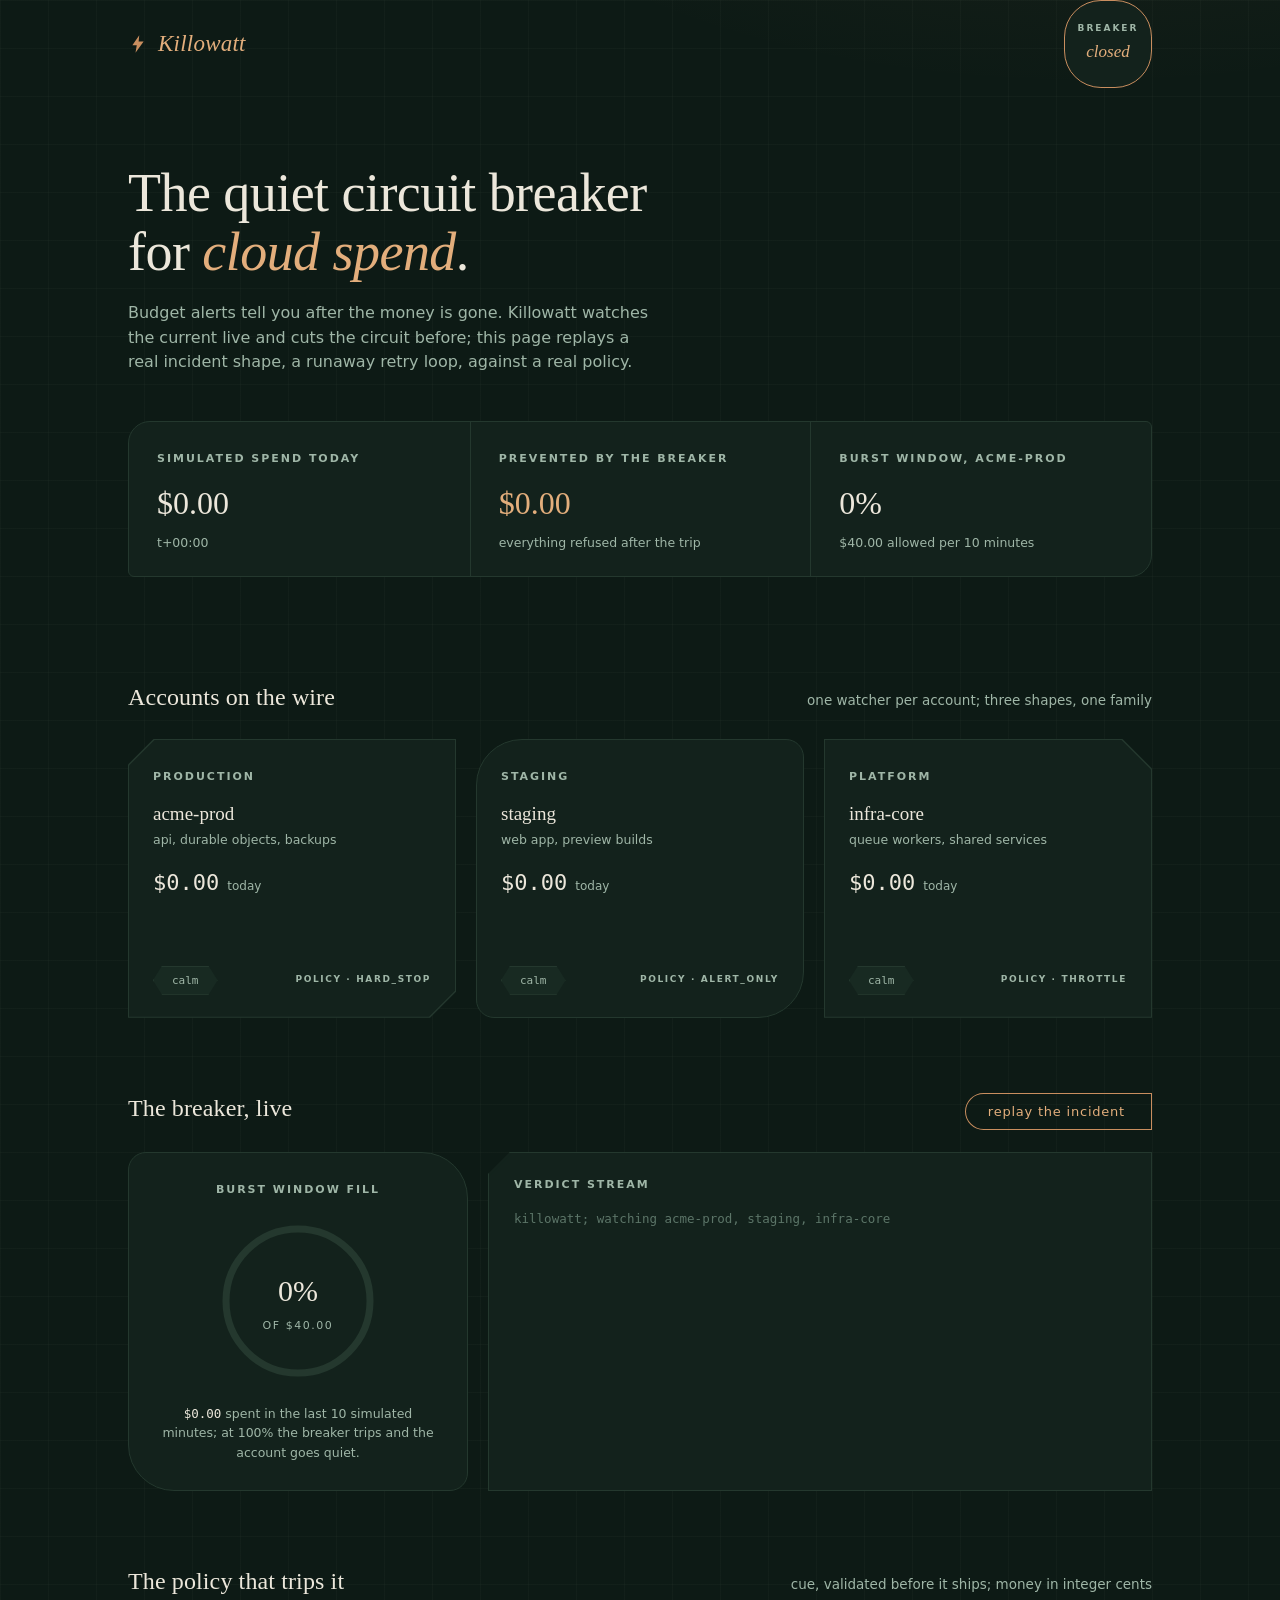
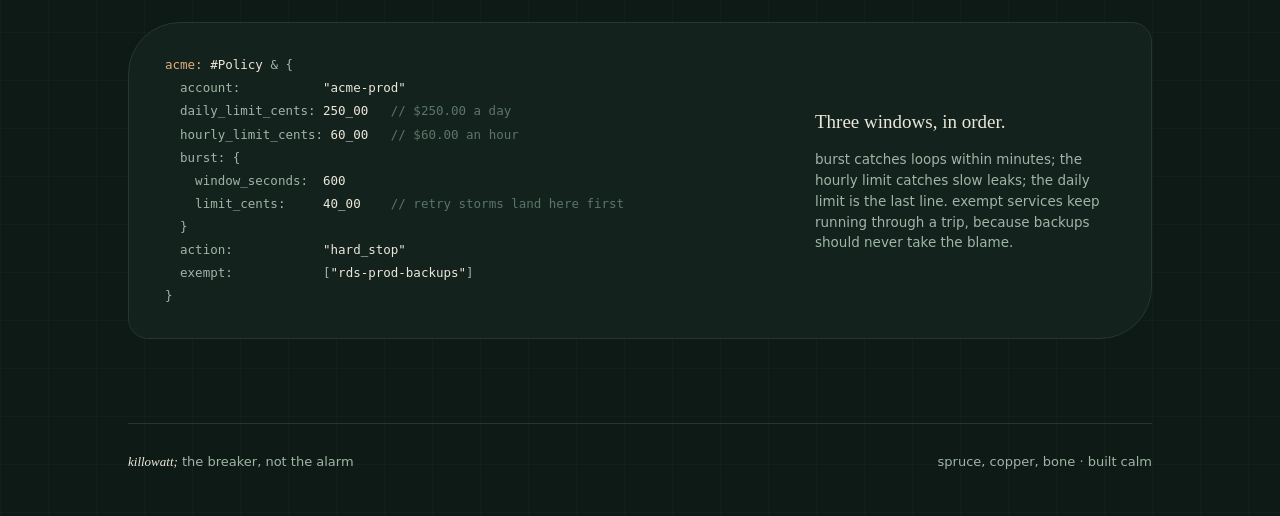
==== web/public/index.html @ 4b0f6abb "bring the dashboard onto main the breaker needed a face. this is it; calm on the outside, and the on" ====
<!doctype html>
<html lang="en">
<head>
<meta charset="utf-8">
<meta name="viewport" content="width=device-width, initial-scale=1">
<title>Killowatt · the hard stop for cloud spend</title>
<link rel="icon" href="data:image/svg+xml,%3Csvg xmlns='http://www.w3.org/2000/svg' viewBox='0 0 32 32'%3E%3Cpath d='M18 2 L7 18 h7 l-2 12 L25 12 h-8 z' fill='%23C98E5F'/%3E%3C/svg%3E">
<style>
  :root {
    --spruce: #0D1A15;
    --panel: #13221C;
    --panel-raised: #182A22;
    --hairline: #24382E;
    --bone: #ECE7DB;
    --moss: #9FB6A7;
    --copper: #C98E5F;
    --copper-bright: #E3AE7C;
    --ember: #E2794F;

    --serif: "Iowan Old Style", "Palatino Linotype", Palatino, "Book Antiqua", "URW Palladio L", Georgia, serif;
    --sans: "Avenir Next", Avenir, "Segoe UI", system-ui, -apple-system, sans-serif;
    --mono: ui-monospace, "SF Mono", "Cascadia Code", Menlo, Consolas, "DejaVu Sans Mono", monospace;
  }

  * { margin: 0; padding: 0; box-sizing: border-box; }

  html { color-scheme: dark; }

  body {
    background: var(--spruce);
    color: var(--bone);
    font-family: var(--sans);
    font-size: 15px;
    line-height: 1.55;
    min-height: 100vh;
    background-image:
      radial-gradient(1100px 500px at 85% -10%, rgba(201, 142, 95, 0.07), transparent 60%),
      linear-gradient(rgba(159, 182, 167, 0.035) 1px, transparent 1px),
      linear-gradient(90deg, rgba(159, 182, 167, 0.035) 1px, transparent 1px);
    background-size: auto, 48px 48px, 48px 48px;
  }

  ::selection { background: rgba(201, 142, 95, 0.35); }

  .wrap { max-width: 1080px; margin: 0 auto; padding: 0 28px; }

  .lbl {
    font-family: var(--sans);
    font-size: 11px;
    font-weight: 600;
    letter-spacing: 0.18em;
    text-transform: uppercase;
    color: var(--moss);
  }

  .num { font-family: var(--mono); font-variant-numeric: tabular-nums; }

  /* entrance; short, eased, and only once */
  @keyframes rise {
    from { opacity: 0; transform: translateY(10px); }
    to { opacity: 1; transform: translateY(0); }
  }
  .rise { animation: rise 0.5s ease-out both; }
  .d1 { animation-delay: 0.05s; } .d2 { animation-delay: 0.12s; }
  .d3 { animation-delay: 0.2s; } .d4 { animation-delay: 0.28s; }
  .d5 { animation-delay: 0.36s; }

  /* ─ header ─ */
  header { padding: 34px 0 0; }
  .bar { display: flex; align-items: center; justify-content: space-between; }

  .wordmark {
    font-family: var(--serif);
    font-size: 23px;
    letter-spacing: 0.01em;
    display: flex;
    align-items: center;
    gap: 10px;
  }
  .wordmark svg { display: block; }
  .wordmark em { font-style: italic; color: var(--copper-bright); }

  /* the seal; the one shape with no corners */
  .seal {
    width: 88px; height: 88px;
    border-radius: 42%;
    border: 1px solid var(--copper);
    background: var(--panel);
    display: flex; flex-direction: column;
    align-items: center; justify-content: center;
    gap: 3px;
    transition: border-color 0.3s ease, box-shadow 0.3s ease;
  }
  .seal .lbl { font-size: 9px; letter-spacing: 0.22em; }
  .seal .state {
    font-family: var(--serif);
    font-style: italic;
    font-size: 17px;
    color: var(--copper-bright);
  }
  body.tripped .seal {
    border-color: var(--ember);
    animation: sealPulse 2.6s ease-in-out infinite;
  }
  body.tripped .seal .state { color: var(--ember); }
  @keyframes sealPulse {
    0%, 100% { box-shadow: 0 0 0 0 rgba(226, 121, 79, 0); }
    50% { box-shadow: 0 0 24px 2px rgba(226, 121, 79, 0.28); }
  }

  /* ─ hero ─ */
  .hero { padding: 76px 0 30px; }
  h1 {
    font-family: var(--serif);
    font-weight: 400;
    font-size: clamp(34px, 5vw, 54px);
    line-height: 1.1;
    letter-spacing: -0.01em;
    max-width: 20ch;
  }
  h1 em { font-style: italic; color: var(--copper-bright); }
  .hero p {
    margin-top: 18px;
    color: var(--moss);
    font-size: 16px;
    max-width: 52ch;
  }

  /* the stat band; one surface with hairline joints, not three boxes */
  .statband {
    margin-top: 46px;
    display: grid;
    grid-template-columns: 1fr 1fr 1fr;
    background: var(--panel);
    border: 1px solid var(--hairline);
    border-radius: 22px 6px 22px 6px;
    overflow: hidden;
  }
  .stat { padding: 24px 28px; }
  .stat + .stat { border-left: 1px solid var(--hairline); }
  .stat .value {
    margin-top: 10px;
    font-family: var(--serif);
    font-size: 32px;
    color: var(--bone);
  }
  .stat .value.copper { color: var(--copper-bright); }
  .stat .hint { margin-top: 4px; font-size: 12.5px; color: var(--moss); }

  /* ─ trip banner; hidden until something trips ─ */
  .banner {
    display: none;
    margin-top: 26px;
    padding: 16px 26px;
    background: rgba(226, 121, 79, 0.08);
    border: 1px solid rgba(226, 121, 79, 0.55);
    clip-path: polygon(18px 0, 100% 0, 100% calc(100% - 18px), calc(100% - 18px) 100%, 0 100%, 0 18px);
    color: var(--bone);
    font-size: 14.5px;
  }
  body.tripped .banner { display: block; animation: rise 0.4s ease-out both; }
  .banner strong { color: var(--ember); font-weight: 600; }
  .banner .num { color: var(--copper-bright); }

  /* ─ sections ─ */
  section { margin-top: 72px; }
  .section-head {
    display: flex; align-items: baseline; justify-content: space-between;
    margin-bottom: 22px; gap: 20px; flex-wrap: wrap;
  }
  h2 {
    font-family: var(--serif);
    font-weight: 400;
    font-size: 24px;
    letter-spacing: 0.005em;
  }
  .section-head .note { color: var(--moss); font-size: 13.5px; }

  /* ─ account cards; three silhouettes, one shape language ─ */
  .cards { display: grid; grid-template-columns: repeat(3, 1fr); gap: 20px; }

  .card { background: var(--panel); position: relative; }
  .card .inner { padding: 24px 24px 22px; }

  /* pcb pad; opposite corners cut at 45 degrees */
  .card--pad {
    clip-path: polygon(26px 0, 100% 0, 100% calc(100% - 26px), calc(100% - 26px) 100%, 0 100%, 0 26px);
    background: var(--hairline);
    padding: 1px;
  }
  .card--pad > .inner {
    clip-path: polygon(26px 0, 100% 0, 100% calc(100% - 26px), calc(100% - 26px) 100%, 0 100%, 0 26px);
    background: var(--panel);
    height: 100%;
  }

  /* petal; large radius on opposite corners, tight on the others */
  .card--petal { border: 1px solid var(--hairline); border-radius: 46px 18px 46px 18px; }

  /* folded ticket; one diagonal corner cut */
  .card--fold {
    clip-path: polygon(0 0, calc(100% - 30px) 0, 100% 30px, 100% 100%, 0 100%);
    background: var(--hairline);
    padding: 1px;
  }
  .card--fold > .inner {
    clip-path: polygon(0 0, calc(100% - 30px) 0, 100% 30px, 100% 100%, 0 100%);
    background: var(--panel);
    height: 100%;
  }

  .card .name { font-family: var(--serif); font-size: 19px; margin-top: 12px; }
  .card .role { font-size: 12.5px; color: var(--moss); margin-top: 2px; }
  .card .spend { margin-top: 16px; font-family: var(--mono); font-size: 22px; }
  .card .spend small { font-size: 12px; color: var(--moss); margin-left: 8px; font-family: var(--sans); }
  .spark { margin-top: 14px; display: block; }
  .cardfoot { margin-top: 14px; display: flex; align-items: center; justify-content: space-between; }

  /* tags; hex cuts instead of pills */
  .tag {
    display: inline-block;
    clip-path: polygon(9px 0, calc(100% - 9px) 0, 100% 50%, calc(100% - 9px) 100%, 9px 100%, 0 50%);
    background: var(--panel-raised);
    border: 1px solid var(--hairline);
    color: var(--moss);
    font-family: var(--mono);
    font-size: 11px;
    padding: 5px 18px;
  }
  .tag.warn { color: var(--copper-bright); border-color: rgba(201, 142, 95, 0.5); }
  .tag.trip { color: var(--ember); border-color: rgba(226, 121, 79, 0.6); background: rgba(226, 121, 79, 0.08); }

  /* ─ breaker panel; gauge and log ─ */
  .breaker {
    display: grid;
    grid-template-columns: 340px 1fr;
    gap: 20px;
  }

  .gaugebox {
    border: 1px solid var(--hairline);
    border-radius: 18px 46px 18px 46px;
    background: var(--panel);
    padding: 28px;
    display: flex; flex-direction: column; align-items: center; gap: 18px;
  }
  .ring { position: relative; width: 170px; height: 170px; }
  .ring svg { transform: rotate(-90deg); }
  .ring .track { stroke: var(--hairline); }
  .ring .fill {
    stroke: var(--copper);
    transition: stroke-dashoffset 0.5s ease-out, stroke 0.3s ease;
  }
  .ring.hot .fill { stroke: var(--copper-bright); }
  body.tripped .ring .fill { stroke: var(--ember); }
  .ring .center {
    position: absolute; inset: 0;
    display: flex; flex-direction: column; align-items: center; justify-content: center; gap: 2px;
  }
  .ring .pct { font-family: var(--serif); font-size: 30px; }
  .ring .pctsub { font-size: 11px; color: var(--moss); letter-spacing: 0.14em; text-transform: uppercase; }
  .gaugelegend { font-size: 12.5px; color: var(--moss); text-align: center; }
  .gaugelegend .num { color: var(--bone); }

  .logbox {
    background: var(--panel);
    border: 1px solid var(--hairline);
    clip-path: polygon(22px 0, 100% 0, 100% 100%, 0 100%, 0 22px);
    padding: 1px;
  }
  .logbox > .inner {
    clip-path: polygon(22px 0, 100% 0, 100% 100%, 0 100%, 0 22px);
    background: var(--panel);
    height: 100%;
    padding: 22px 24px;
    display: flex; flex-direction: column;
  }
  .log {
    margin-top: 14px;
    flex: 1;
    overflow-y: auto;
    font-family: var(--mono);
    font-size: 12.5px;
    line-height: 1.9;
    max-height: 300px;
    scrollbar-width: thin;
    scrollbar-color: var(--hairline) transparent;
  }
  .log .line { white-space: pre-wrap; color: var(--moss); }
  .log .line.allow { color: var(--moss); }
  .log .line.warn { color: var(--copper-bright); }
  .log .line.trip { color: var(--ember); font-weight: 600; }
  .log .line.blocked { color: var(--copper); }
  .log .line.sys { color: var(--hairline); color: #5c7568; }

  /* the asymmetric stadium button; capsule leading edge, squared trailing edge */
  .btn {
    appearance: none;
    background: transparent;
    border: 1px solid var(--copper);
    color: var(--copper-bright);
    font-family: var(--sans);
    font-size: 13px;
    letter-spacing: 0.06em;
    padding: 10px 26px 10px 22px;
    border-radius: 999px 14px 14px 999px;
    cursor: pointer;
    transition: background 0.2s ease, color 0.2s ease;
  }
  .btn:hover { background: var(--copper); color: var(--spruce); }

  /* ─ policy; cue as data ─ */
  .policy {
    border: 1px solid var(--hairline);
    border-radius: 52px 20px 52px 20px;
    background: var(--panel);
    padding: 30px 36px;
    display: grid;
    grid-template-columns: 1fr 300px;
    gap: 36px;
    align-items: center;
  }
  .policy pre {
    font-family: var(--mono);
    font-size: 12.5px;
    line-height: 1.85;
    color: var(--moss);
    overflow-x: auto;
  }
  .policy pre .k { color: var(--copper-bright); }
  .policy pre .v { color: var(--bone); }
  .policy pre .c { color: #5c7568; }
  .policy .aside p { color: var(--moss); font-size: 13.5px; margin-top: 12px; }
  .policy .aside h3 { font-family: var(--serif); font-weight: 400; font-size: 19px; }

  /* ─ footer ─ */
  footer {
    margin-top: 84px;
    border-top: 1px solid var(--hairline);
    padding: 28px 0 44px;
    display: flex; justify-content: space-between; gap: 20px; flex-wrap: wrap;
    color: var(--moss);
    font-size: 13px;
  }
  footer em { font-family: var(--serif); font-style: italic; color: var(--bone); }

  @media (max-width: 900px) {
    .cards { grid-template-columns: 1fr; }
    .breaker { grid-template-columns: 1fr; }
    .statband { grid-template-columns: 1fr; }
    .stat + .stat { border-left: none; border-top: 1px solid var(--hairline); }
    .policy { grid-template-columns: 1fr; }
  }
</style>
</head>
<body>

<header class="wrap">
  <div class="bar">
    <div class="wordmark rise d1">
      <svg width="20" height="20" viewBox="0 0 32 32" aria-hidden="true">
        <path d="M18 2 L7 18 h7 l-2 12 L25 12 h-8 z" fill="#C98E5F"/>
      </svg>
      <span><em>Killowatt</em></span>
    </div>
    <div class="seal rise d2" id="seal">
      <span class="lbl">breaker</span>
      <span class="state" id="sealState">closed</span>
    </div>
  </div>
</header>

<div class="wrap">

  <div class="hero">
    <h1 class="rise d2">The quiet circuit breaker for <em>cloud spend</em>.</h1>
    <p class="rise d3">
      Budget alerts tell you after the money is gone. Killowatt watches the
      current live and cuts the circuit before; this page replays a real
      incident shape, a runaway retry loop, against a real policy.
    </p>

    <div class="statband rise d4">
      <div class="stat">
        <span class="lbl">simulated spend today</span>
        <div class="value num" id="statSpent">$0.00</div>
        <div class="hint" id="simTime">t+00:00</div>
      </div>
      <div class="stat">
        <span class="lbl">prevented by the breaker</span>
        <div class="value num copper" id="statPrevented">$0.00</div>
        <div class="hint">everything refused after the trip</div>
      </div>
      <div class="stat">
        <span class="lbl">burst window, acme-prod</span>
        <div class="value num" id="statBurst">0%</div>
        <div class="hint">$40.00 allowed per 10 minutes</div>
      </div>
    </div>

    <div class="banner" id="banner">
      <strong>hard stop active</strong> on acme-prod → durable-objects suspended;
      the breaker has refused <span class="num" id="bannerPrevented">$0.00</span> of charges since the trip.
    </div>
  </div>

  <section>
    <div class="section-head rise d3">
      <h2>Accounts on the wire</h2>
      <span class="note">one watcher per account; three shapes, one family</span>
    </div>
    <div class="cards">

      <div class="card card--pad rise d3">
        <div class="inner">
          <span class="lbl">production</span>
          <div class="name">acme-prod</div>
          <div class="role">api, durable objects, backups</div>
          <div class="spend num" id="acmeSpend">$0.00<small>today</small></div>
          <svg class="spark" id="acmeSpark" width="100%" height="38" viewBox="0 0 240 38" preserveAspectRatio="none"></svg>
          <div class="cardfoot">
            <span class="tag" id="acmeTag">calm</span>
            <span class="lbl" style="font-size:9px">policy · hard_stop</span>
          </div>
        </div>
      </div>

      <div class="card card--petal rise d4">
        <div class="inner">
          <span class="lbl">staging</span>
          <div class="name">staging</div>
          <div class="role">web app, preview builds</div>
          <div class="spend num" id="stagingSpend">$0.00<small>today</small></div>
          <svg class="spark" id="stagingSpark" width="100%" height="38" viewBox="0 0 240 38" preserveAspectRatio="none"></svg>
          <div class="cardfoot">
            <span class="tag">calm</span>
            <span class="lbl" style="font-size:9px">policy · alert_only</span>
          </div>
        </div>
      </div>

      <div class="card card--fold rise d5">
        <div class="inner">
          <span class="lbl">platform</span>
          <div class="name">infra-core</div>
          <div class="role">queue workers, shared services</div>
          <div class="spend num" id="infraSpend">$0.00<small>today</small></div>
          <svg class="spark" id="infraSpark" width="100%" height="38" viewBox="0 0 240 38" preserveAspectRatio="none"></svg>
          <div class="cardfoot">
            <span class="tag">calm</span>
            <span class="lbl" style="font-size:9px">policy · throttle</span>
          </div>
        </div>
      </div>

    </div>
  </section>

  <section>
    <div class="section-head rise d4">
      <h2>The breaker, live</h2>
      <button class="btn" id="resetBtn">replay the incident</button>
    </div>
    <div class="breaker">

      <div class="gaugebox rise d4">
        <span class="lbl">burst window fill</span>
        <div class="ring" id="ring">
          <svg width="170" height="170" viewBox="0 0 170 170">
            <circle class="track" cx="85" cy="85" r="72" fill="none" stroke-width="7"/>
            <circle class="fill" id="ringFill" cx="85" cy="85" r="72" fill="none" stroke-width="7"
              stroke-linecap="round" stroke-dasharray="452.4" stroke-dashoffset="452.4"/>
          </svg>
          <div class="center">
            <span class="pct num" id="ringPct">0%</span>
            <span class="pctsub">of $40.00</span>
          </div>
        </div>
        <div class="gaugelegend">
          <span class="num" id="legendSpend">$0.00</span> spent in the last 10 simulated minutes;
          at 100% the breaker trips and the account goes quiet.
        </div>
      </div>

      <div class="logbox rise d5">
        <div class="inner">
          <span class="lbl">verdict stream</span>
          <div class="log" id="log">
            <div class="line sys">killowatt; watching acme-prod, staging, infra-core</div>
          </div>
        </div>
      </div>

    </div>
  </section>

  <section>
    <div class="section-head rise d5">
      <h2>The policy that trips it</h2>
      <span class="note">cue, validated before it ships; money in integer cents</span>
    </div>
    <div class="policy rise d5">
      <pre><span class="k">acme:</span> <span class="v">#Policy</span> &amp; {
  account:           <span class="v">"acme-prod"</span>
  daily_limit_cents: <span class="v">250_00</span>   <span class="c">// $250.00 a day</span>
  hourly_limit_cents: <span class="v">60_00</span>   <span class="c">// $60.00 an hour</span>
  burst: {
    window_seconds:  <span class="v">600</span>
    limit_cents:     <span class="v">40_00</span>    <span class="c">// retry storms land here first</span>
  }
  action:            <span class="v">"hard_stop"</span>
  exempt:            [<span class="v">"rds-prod-backups"</span>]
}</pre>
      <div class="aside">
        <h3>Three windows, in order.</h3>
        <p>burst catches loops within minutes; the hourly limit catches slow leaks; the daily limit is the last line. exempt services keep running through a trip, because backups should never take the blame.</p>
      </div>
    </div>
  </section>

  <footer>
    <span><em>killowatt;</em> the breaker, not the alarm</span>
    <span>spruce, copper, bone · built calm</span>
  </footer>

</div>

<script>
(function () {
  "use strict";

  var CIRC = 452.4;
  var history = { acme: [], staging: [], infra: [] };

  function $(id) { return document.getElementById(id); }

  function money(cents) {
    return "$" + Math.floor(cents / 100) + "." + String(cents % 100).padStart(2, "0");
  }

  function setRing(pct, tripped) {
    var capped = Math.min(pct, 100);
    $("ringFill").style.strokeDashoffset = String(CIRC * (1 - capped / 100));
    $("ringPct").textContent = Math.round(pct) + "%";
    $("ring").classList.toggle("hot", pct >= 75 && !tripped);
  }

  function drawSpark(id, points, tripped) {
    var svg = $(id);
    if (!points.length) { svg.innerHTML = ""; return; }
    var max = Math.max.apply(null, points.concat([20]));
    var step = 240 / Math.max(points.length - 1, 1);
    var coords = points.map(function (p, i) {
      var x = i * step;
      var y = 36 - (p / max) * 32;
      return x.toFixed(1) + "," + y.toFixed(1);
    });
    var color = tripped ? "#E2794F" : "#C98E5F";
    svg.innerHTML =
      '<polyline points="' + coords.join(" ") + '" fill="none" stroke="' + color +
      '" stroke-width="1.6" stroke-linejoin="round" opacity="0.85"/>';
  }

  function pushHistory(key, val) {
    history[key].push(val);
    if (history[key].length > 48) history[key].shift();
  }

  var logEl = $("log");
  function appendLogs(logs) {
    logs.forEach(function (l) {
      var div = document.createElement("div");
      div.className = "line " + l.cls;
      div.textContent = l.text;
      logEl.appendChild(div);
    });
    while (logEl.children.length > 80) logEl.removeChild(logEl.firstChild);
    logEl.scrollTop = logEl.scrollHeight;
  }

  function applyFrame(frame) {
    var s = frame.state;
    document.body.classList.toggle("tripped", s.accounts[0].tripped);

    $("simTime").textContent = s.sim_time;
    $("statSpent").textContent = money(s.totals.spent);
    $("statPrevented").textContent = money(s.totals.prevented);
    $("statBurst").textContent = s.accounts[0].burst_pct + "%";
    $("bannerPrevented").textContent = money(s.totals.prevented);

    var acme = s.accounts[0];
    $("acmeSpend").innerHTML = money(acme.spent) + "<small>today</small>";
    $("stagingSpend").innerHTML = money(s.accounts[1].spent) + "<small>today</small>";
    $("infraSpend").innerHTML = money(s.accounts[2].spent) + "<small>today</small>";

    setRing(acme.burst_pct, acme.tripped);
    $("legendSpend").textContent = money(Math.round(acme.burst_pct / 100 * 4000));

    var tag = $("acmeTag");
    if (acme.tripped) {
      tag.textContent = "open → stopped"; tag.className = "tag trip";
    } else if (acme.burst_pct >= 75) {
      tag.textContent = "approaching"; tag.className = "tag warn";
    } else {
      tag.textContent = "calm"; tag.className = "tag";
    }

    $("sealState").textContent = acme.tripped ? "open" : "closed";

    pushHistory("acme", acme.tick_cents);
    pushHistory("staging", s.accounts[1].tick_cents);
    pushHistory("infra", s.accounts[2].tick_cents);
    drawSpark("acmeSpark", history.acme, acme.tripped);
    drawSpark("stagingSpark", history.staging, false);
    drawSpark("infraSpark", history.infra, false);

    if (frame.logs && frame.logs.length) appendLogs(frame.logs);
  }

  function reset() {
    history = { acme: [], staging: [], infra: [] };
    logEl.innerHTML = '<div class="line sys">killowatt; replaying the incident from the top</div>';
    document.body.classList.remove("tripped");
  }

  var es = new EventSource("/api/stream");
  es.onmessage = function (ev) {
    var frame = JSON.parse(ev.data);
    if (frame.type === "frame") applyFrame(frame);
    if (frame.type === "reset") reset();
  };

  $("resetBtn").addEventListener("click", function () {
    fetch("/api/reset", { method: "POST" });
  });
})();
</script>

</body>
</html>
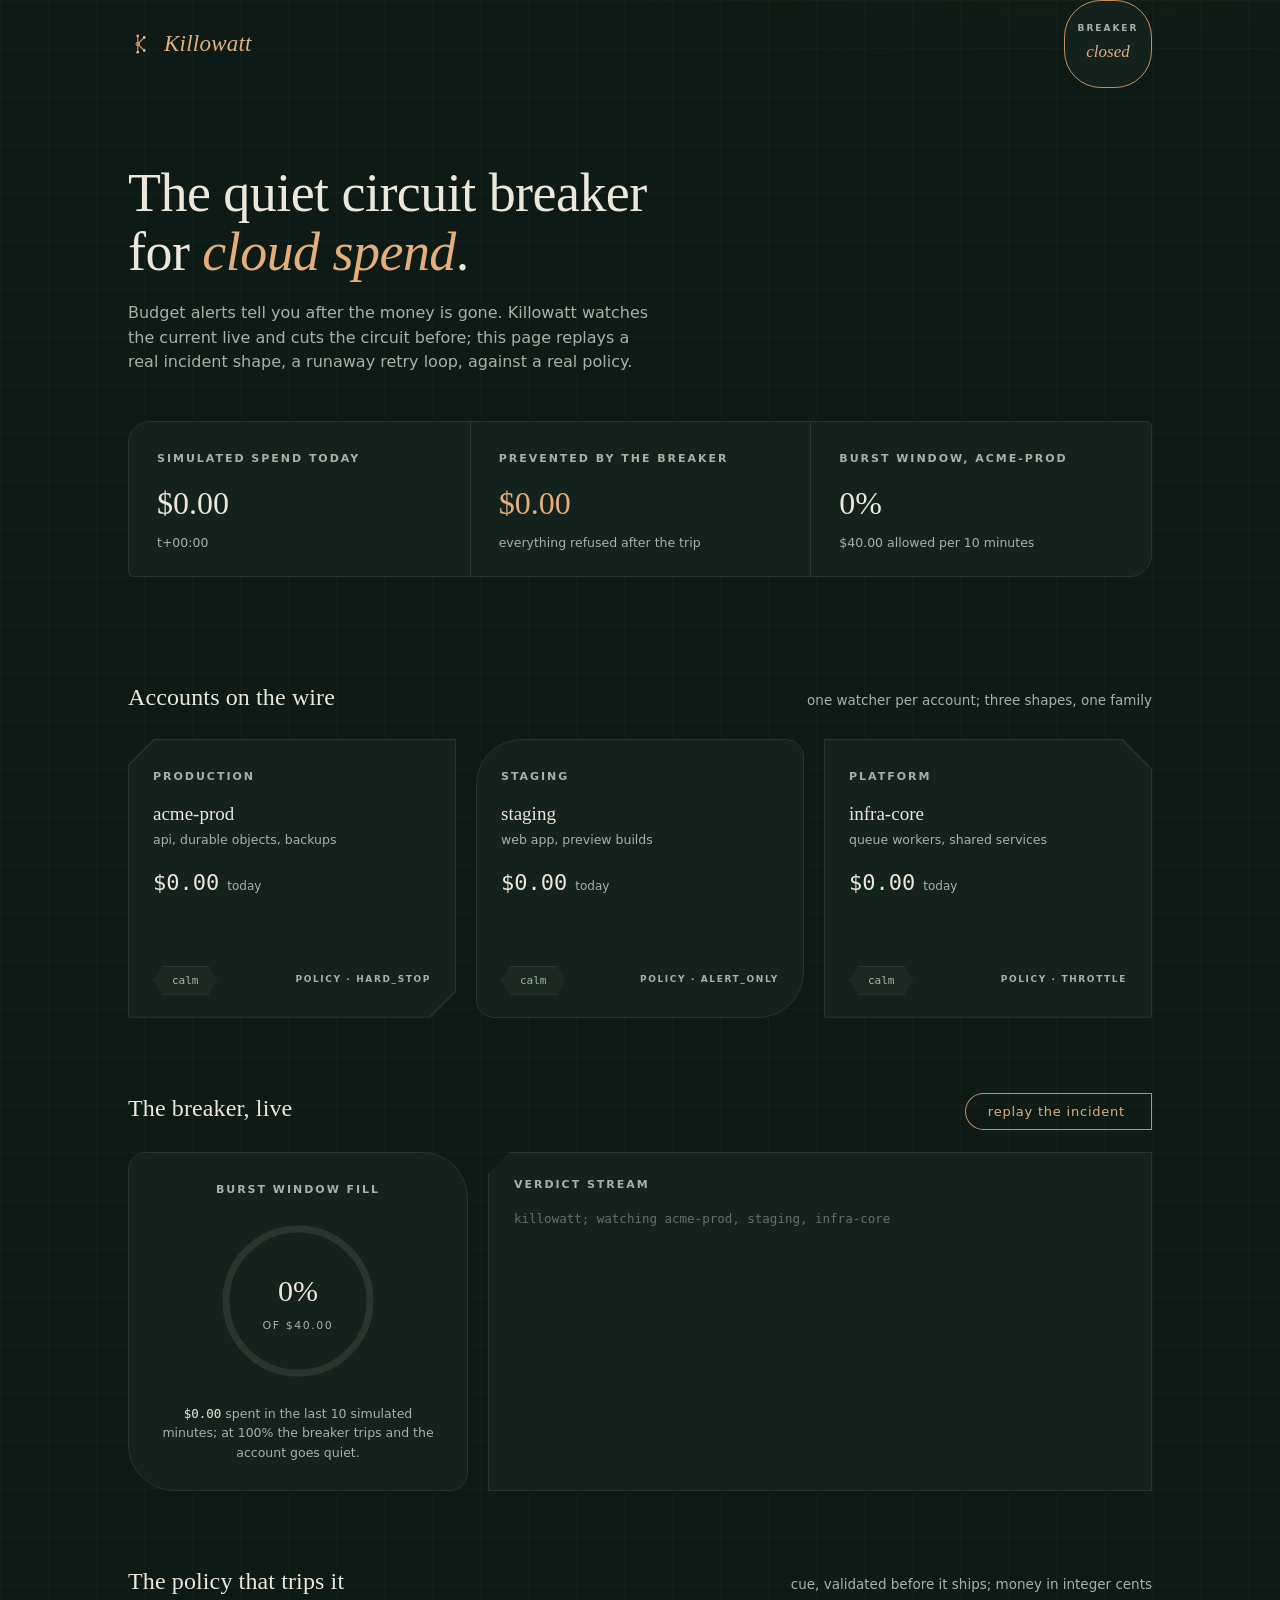
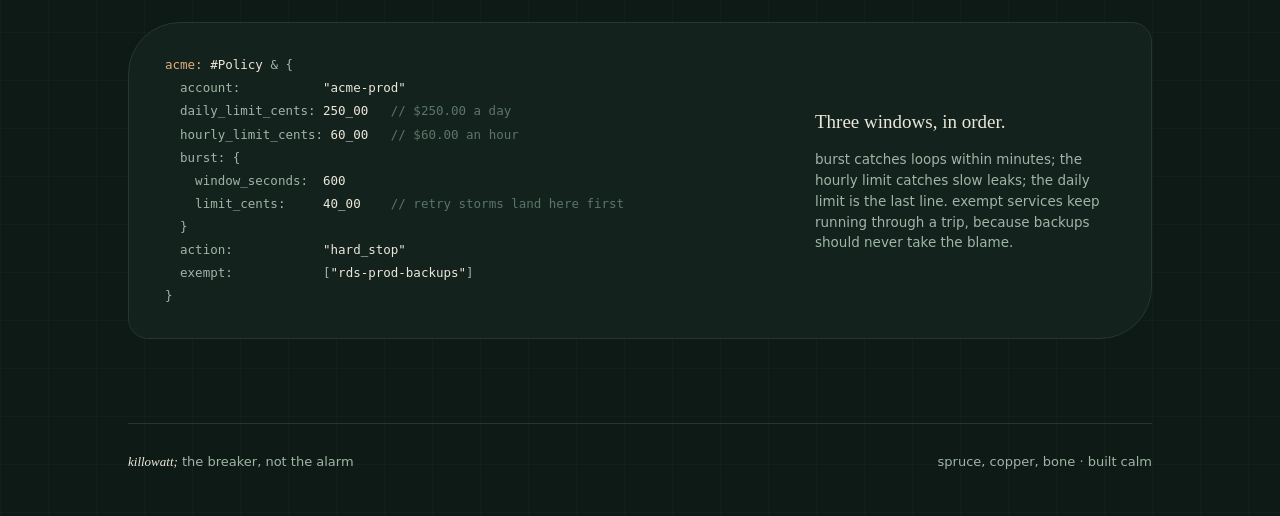
==== commit 46620602: "the mark; the trace k replaces the bolt the old bolt was a placeholder and it read like every other " ====
--- a/web/public/index.html
+++ b/web/public/index.html
@@ -4,7 +4,7 @@
 <meta charset="utf-8">
 <meta name="viewport" content="width=device-width, initial-scale=1">
 <title>Killowatt · the hard stop for cloud spend</title>
-<link rel="icon" href="data:image/svg+xml,%3Csvg xmlns='http://www.w3.org/2000/svg' viewBox='0 0 32 32'%3E%3Cpath d='M18 2 L7 18 h7 l-2 12 L25 12 h-8 z' fill='%23C98E5F'/%3E%3C/svg%3E">
+<link rel="icon" href="data:image/svg+xml,%3Csvg xmlns='http://www.w3.org/2000/svg' viewBox='0 0 64 64'%3E%3Cpath d='M24 12 L24 52 M24 32 L40 16 M24 32 L40 48' fill='none' stroke='%23C98E5F' stroke-width='4.5' stroke-linecap='round'/%3E%3Ccircle cx='24' cy='12' r='4.2' fill='%23E3AE7C'/%3E%3Ccircle cx='24' cy='52' r='4.2' fill='%23E3AE7C'/%3E%3Ccircle cx='40' cy='16' r='4.2' fill='%23E3AE7C'/%3E%3Ccircle cx='40' cy='48' r='4.2' fill='%23E3AE7C'/%3E%3C/svg%3E">
 <style>
   :root {
     --spruce: #0D1A15;
@@ -358,8 +358,14 @@
 <header class="wrap">
   <div class="bar">
     <div class="wordmark rise d1">
-      <svg width="20" height="20" viewBox="0 0 32 32" aria-hidden="true">
-        <path d="M18 2 L7 18 h7 l-2 12 L25 12 h-8 z" fill="#C98E5F"/>
+      <svg width="26" height="26" viewBox="0 0 64 64" aria-hidden="true">
+        <path d="M 24 12 L 24 52" fill="none" stroke="#C98E5F" stroke-width="3" stroke-linecap="round"/>
+        <path d="M 24 32 L 40 16 M 24 32 L 40 48" fill="none" stroke="#C98E5F" stroke-width="3" stroke-linecap="round"/>
+        <circle cx="24" cy="12" r="3.4" fill="#E3AE7C"/>
+        <circle cx="24" cy="52" r="3.4" fill="#E3AE7C"/>
+        <circle cx="40" cy="16" r="3.4" fill="#E3AE7C"/>
+        <circle cx="40" cy="48" r="3.4" fill="#E3AE7C"/>
+        <circle cx="24" cy="32" r="4.4" fill="none" stroke="#E3AE7C" stroke-width="2.2"/>
       </svg>
       <span><em>Killowatt</em></span>
     </div>
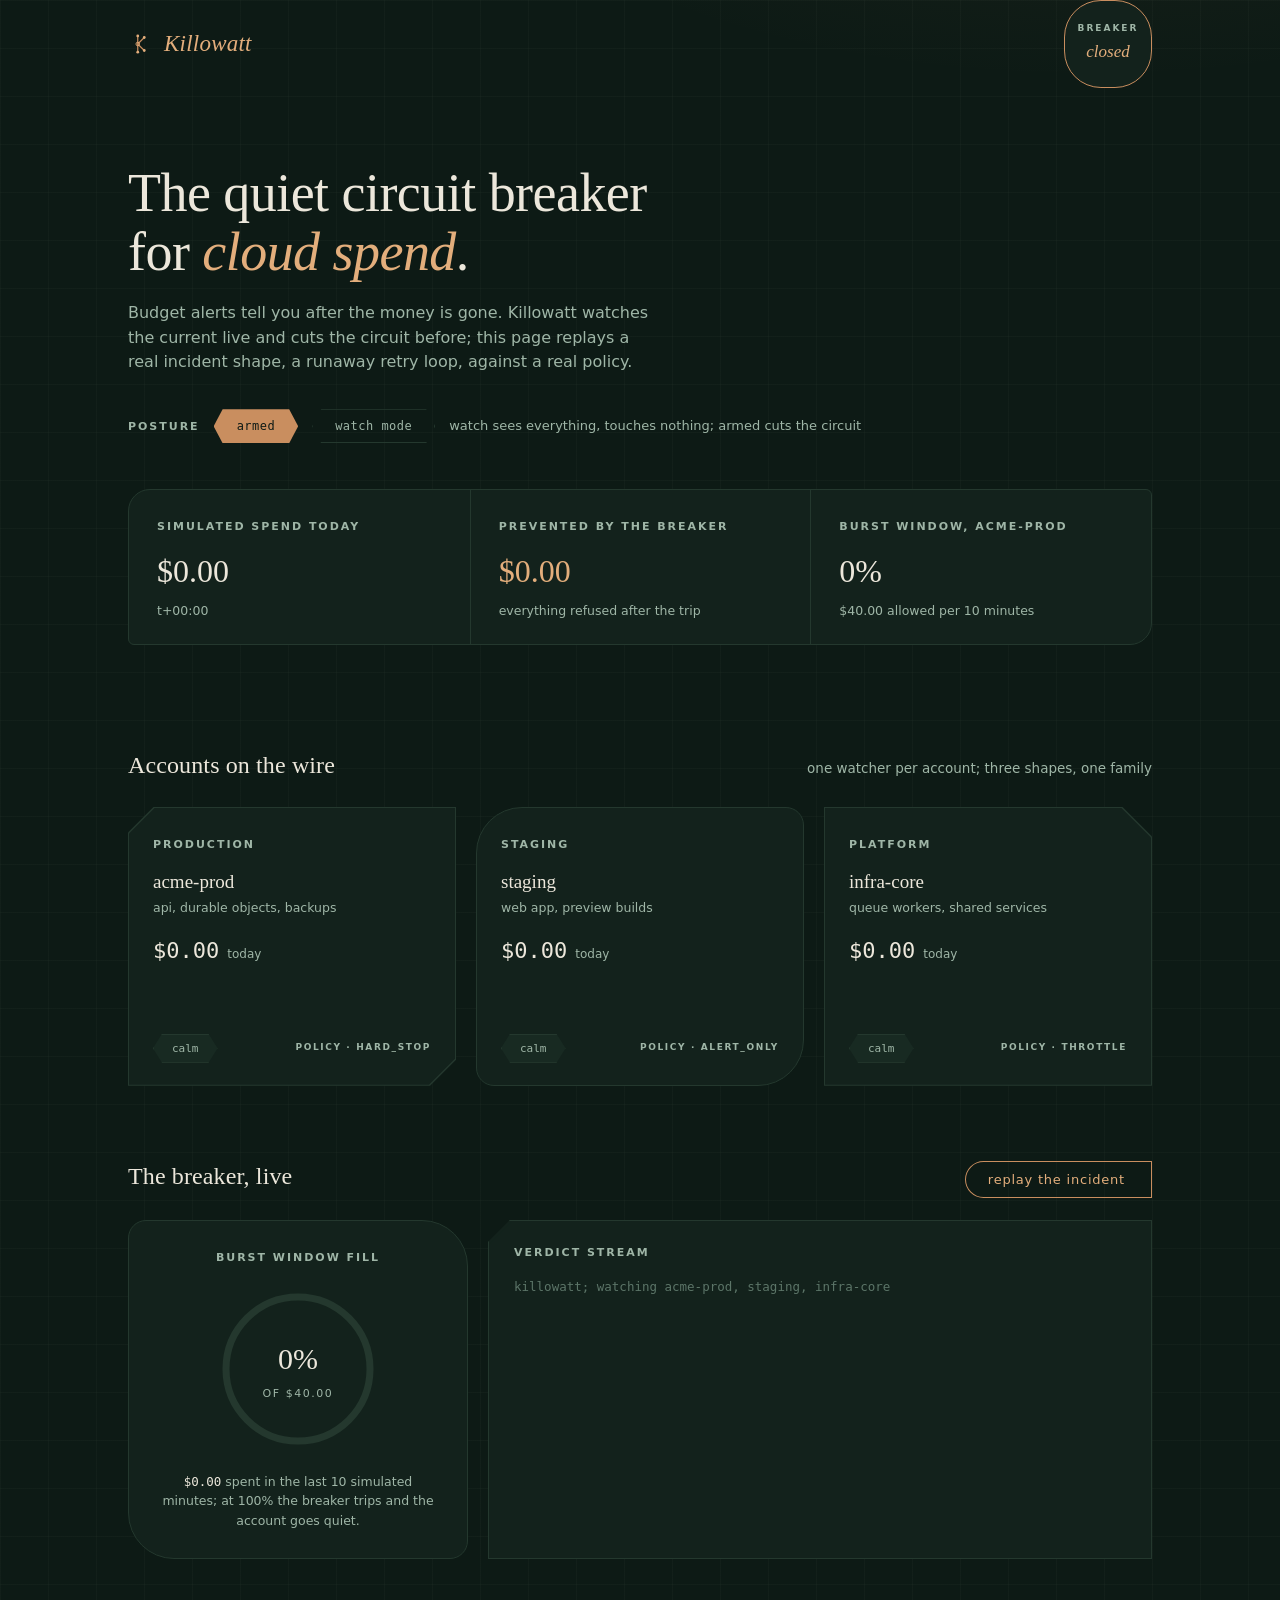
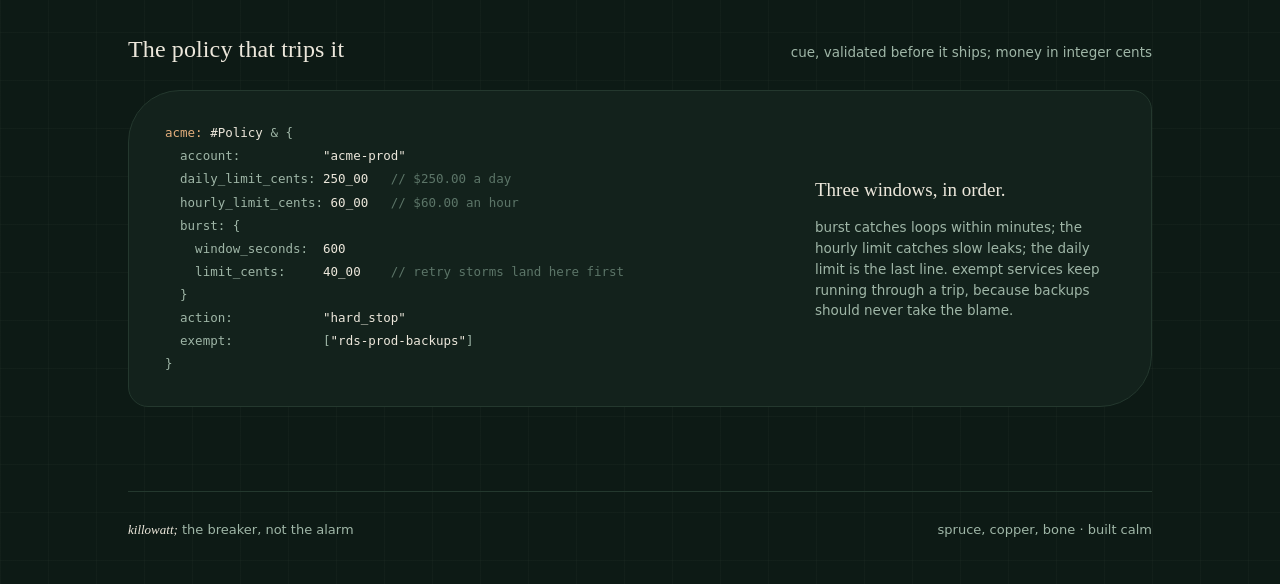
==== commit ea96e2b6: "watch mode; the seeing without the stopping alert_only was in the schema but the core ignored it. no" ====
--- a/web/public/index.html
+++ b/web/public/index.html
@@ -147,7 +147,7 @@
   .stat .value.copper { color: var(--copper-bright); }
   .stat .hint { margin-top: 4px; font-size: 12.5px; color: var(--moss); }
 
-  /* ─ trip banner; hidden until something trips ─ */
+  /* ─ banners; the trip banner is ember, the watch banner is copper ─ */
   .banner {
     display: none;
     margin-top: 26px;
@@ -161,6 +161,32 @@
   body.tripped .banner { display: block; animation: rise 0.4s ease-out both; }
   .banner strong { color: var(--ember); font-weight: 600; }
   .banner .num { color: var(--copper-bright); }
+
+  .banner--watch {
+    background: rgba(201, 142, 95, 0.08);
+    border-color: rgba(201, 142, 95, 0.55);
+  }
+  .banner--watch strong { color: var(--copper-bright); }
+  body.tripped .banner--watch { display: none; }
+  body.watchhit .banner--watch { display: block; animation: rise 0.4s ease-out both; }
+
+  /* ─ posture switch; two hex-cut keys, one lit ─ */
+  .modes { display: flex; align-items: center; gap: 14px; margin-top: 34px; flex-wrap: wrap; }
+  .mode-btn {
+    appearance: none;
+    background: transparent;
+    cursor: pointer;
+    border: 1px solid var(--hairline);
+    color: var(--moss);
+    font-family: var(--mono);
+    font-size: 12px;
+    letter-spacing: 0.04em;
+    padding: 9px 22px;
+    clip-path: polygon(9px 0, calc(100% - 9px) 0, 100% 50%, calc(100% - 9px) 100%, 9px 100%, 0 50%);
+    transition: background 0.2s ease, color 0.2s ease, border-color 0.2s ease;
+  }
+  .mode-btn:hover { color: var(--bone); border-color: var(--copper); }
+  .mode-btn.active { background: var(--copper); border-color: var(--copper); color: var(--spruce); }
 
   /* ─ sections ─ */
   section { margin-top: 72px; }
@@ -386,6 +412,13 @@
       incident shape, a runaway retry loop, against a real policy.
     </p>
 
+    <div class="modes rise d4">
+      <span class="lbl">posture</span>
+      <button class="mode-btn active" id="modeArmed">armed</button>
+      <button class="mode-btn" id="modeWatch">watch mode</button>
+      <span class="note" style="color:var(--moss); font-size:13px">watch sees everything, touches nothing; armed cuts the circuit</span>
+    </div>
+
     <div class="statband rise d4">
       <div class="stat">
         <span class="lbl">simulated spend today</span>
@@ -393,9 +426,9 @@
         <div class="hint" id="simTime">t+00:00</div>
       </div>
       <div class="stat">
-        <span class="lbl">prevented by the breaker</span>
+        <span class="lbl" id="statSavedLabel">prevented by the breaker</span>
         <div class="value num copper" id="statPrevented">$0.00</div>
-        <div class="hint">everything refused after the trip</div>
+        <div class="hint" id="statSavedHint">everything refused after the trip</div>
       </div>
       <div class="stat">
         <span class="lbl">burst window, acme-prod</span>
@@ -407,6 +440,12 @@
     <div class="banner" id="banner">
       <strong>hard stop active</strong> on acme-prod → durable-objects suspended;
       the breaker has refused <span class="num" id="bannerPrevented">$0.00</span> of charges since the trip.
+    </div>
+
+    <div class="banner banner--watch" id="watchBanner">
+      <strong>watch mode</strong> on acme-prod → nothing touched; killowatt would have refused
+      <span class="num" id="watchSaved">$0.00</span> of charges so far. this is the report you show
+      before anyone hands you the kill switch.
     </div>
   </div>
 
@@ -586,13 +625,28 @@
 
   function applyFrame(frame) {
     var s = frame.state;
+    currentMode = s.mode || currentMode;
+    var watchMode = currentMode === "alert_only";
+    setModeButtons(currentMode);
+
     document.body.classList.toggle("tripped", s.accounts[0].tripped);
+    document.body.classList.toggle("watchhit", watchMode && s.accounts[0].watching);
 
     $("simTime").textContent = s.sim_time;
     $("statSpent").textContent = money(s.totals.spent);
-    $("statPrevented").textContent = money(s.totals.prevented);
     $("statBurst").textContent = s.accounts[0].burst_pct + "%";
-    $("bannerPrevented").textContent = money(s.totals.prevented);
+
+    if (watchMode) {
+      $("statSavedLabel").textContent = "would have saved, watch mode";
+      $("statPrevented").textContent = money(s.totals.saved);
+      $("statSavedHint").textContent = "nothing refused; everything noted";
+      $("watchSaved").textContent = money(s.totals.saved);
+    } else {
+      $("statSavedLabel").textContent = "prevented by the breaker";
+      $("statPrevented").textContent = money(s.totals.prevented);
+      $("statSavedHint").textContent = "everything refused after the trip";
+      $("bannerPrevented").textContent = money(s.totals.prevented);
+    }
 
     var acme = s.accounts[0];
     $("acmeSpend").innerHTML = money(acme.spent) + "<small>today</small>";
@@ -605,13 +659,16 @@
     var tag = $("acmeTag");
     if (acme.tripped) {
       tag.textContent = "open → stopped"; tag.className = "tag trip";
+    } else if (watchMode && acme.watching) {
+      tag.textContent = "watching → would stop"; tag.className = "tag warn";
     } else if (acme.burst_pct >= 75) {
       tag.textContent = "approaching"; tag.className = "tag warn";
     } else {
       tag.textContent = "calm"; tag.className = "tag";
     }
 
-    $("sealState").textContent = acme.tripped ? "open" : "closed";
+    // the seal shows the posture; ember belongs to a real trip only
+    $("sealState").textContent = watchMode ? "watching" : (acme.tripped ? "open" : "closed");
 
     pushHistory("acme", acme.tick_cents);
     pushHistory("staging", s.accounts[1].tick_cents);
@@ -627,17 +684,38 @@
     history = { acme: [], staging: [], infra: [] };
     logEl.innerHTML = '<div class="line sys">killowatt; replaying the incident from the top</div>';
     document.body.classList.remove("tripped");
+    document.body.classList.remove("watchhit");
+  }
+
+  var currentMode = "hard_stop";
+
+  function setModeButtons(mode) {
+    $("modeArmed").classList.toggle("active", mode !== "alert_only");
+    $("modeWatch").classList.toggle("active", mode === "alert_only");
   }
 
   var es = new EventSource("/api/stream");
   es.onmessage = function (ev) {
     var frame = JSON.parse(ev.data);
     if (frame.type === "frame") applyFrame(frame);
-    if (frame.type === "reset") reset();
+    if (frame.type === "reset") {
+      currentMode = frame.mode || "hard_stop";
+      setModeButtons(currentMode);
+      reset();
+    }
   };
 
   $("resetBtn").addEventListener("click", function () {
-    fetch("/api/reset", { method: "POST" });
+    var q = currentMode === "alert_only" ? "?mode=watch" : "";
+    fetch("/api/reset" + q, { method: "POST" });
+  });
+
+  $("modeArmed").addEventListener("click", function () {
+    if (currentMode !== "hard_stop") fetch("/api/reset", { method: "POST" });
+  });
+
+  $("modeWatch").addEventListener("click", function () {
+    if (currentMode !== "alert_only") fetch("/api/reset?mode=watch", { method: "POST" });
   });
 })();
 </script>
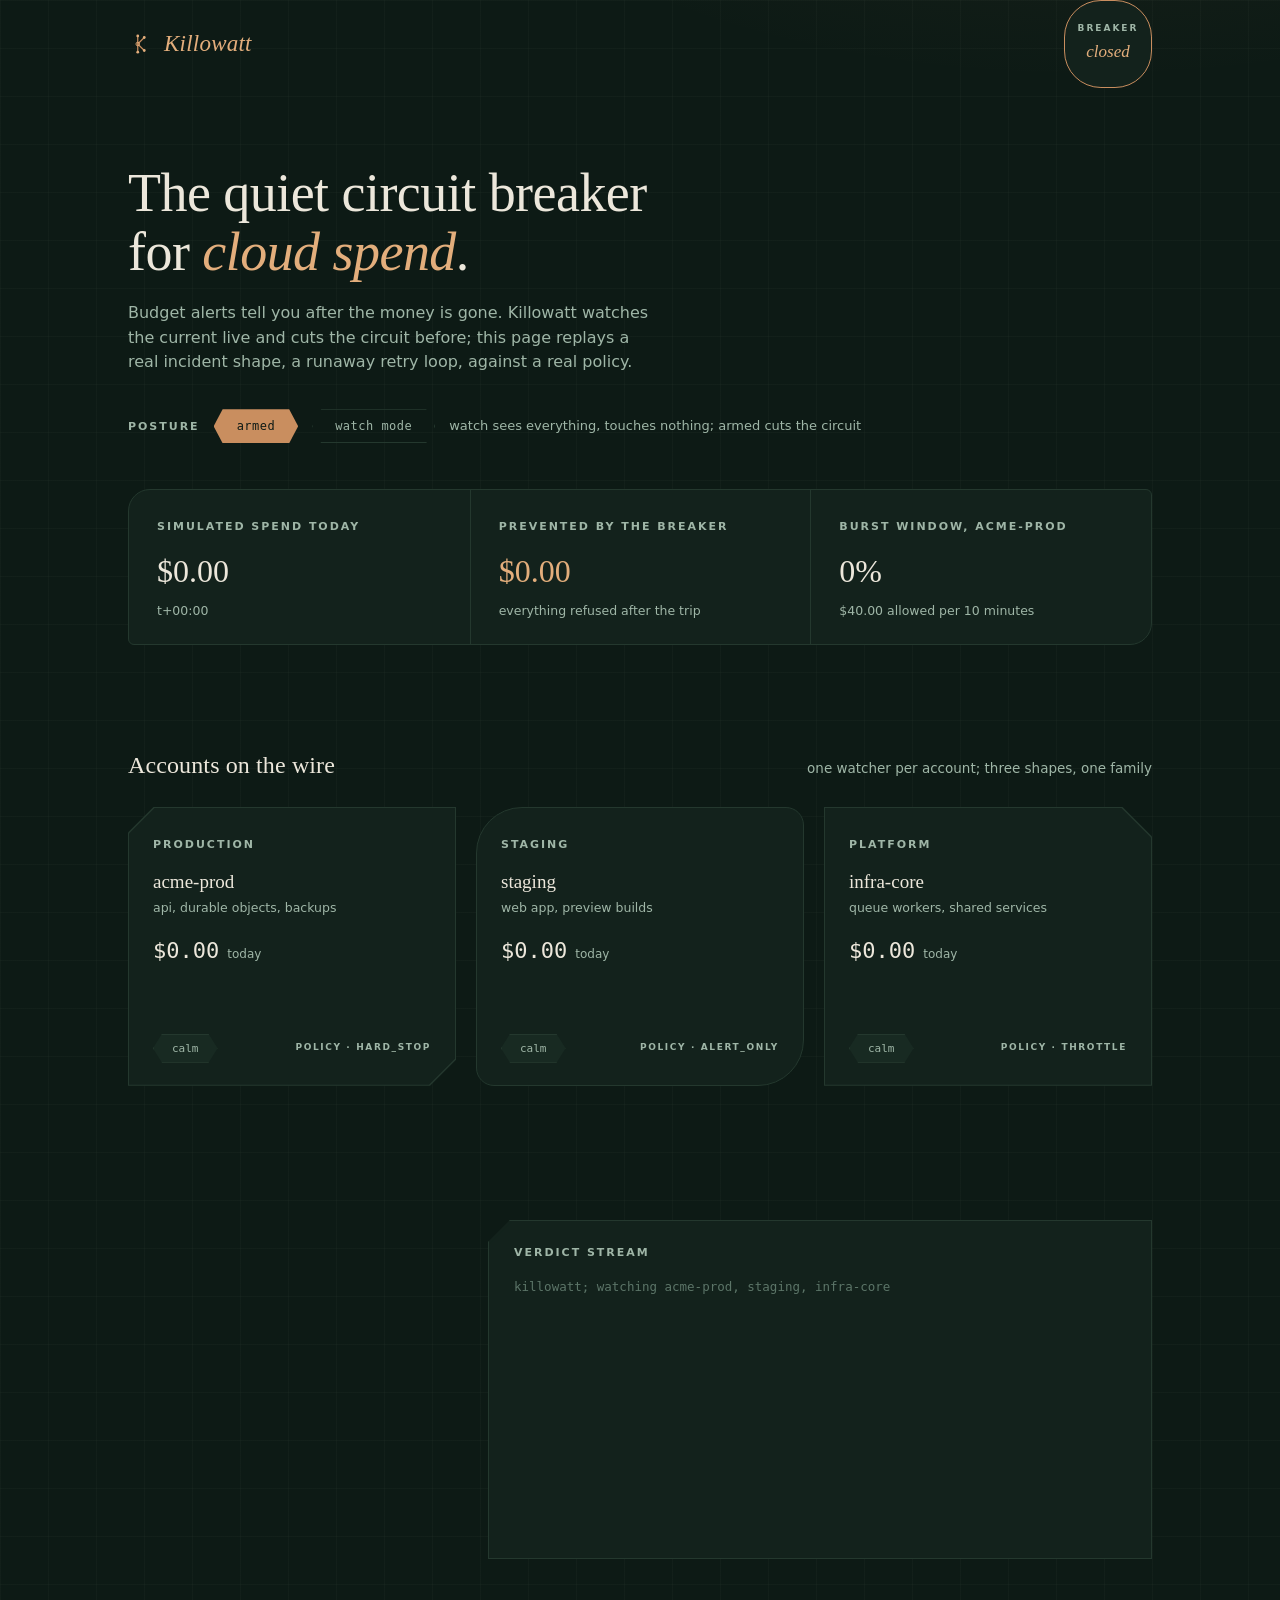
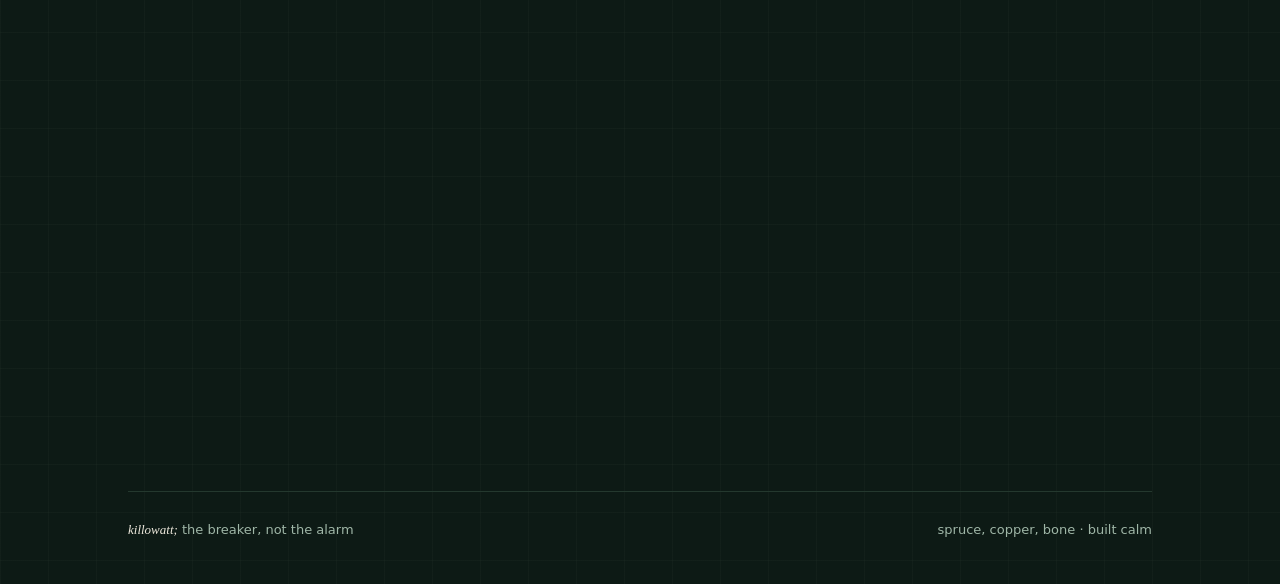
==== commit 29dadb3e: "enforcement; a trip becomes an order, and every order carries its undo dry-run is the default; it re" ====
--- a/web/public/index.html
+++ b/web/public/index.html
@@ -5,379 +5,7 @@
 <meta name="viewport" content="width=device-width, initial-scale=1">
 <title>Killowatt · the hard stop for cloud spend</title>
 <link rel="icon" href="data:image/svg+xml,%3Csvg xmlns='http://www.w3.org/2000/svg' viewBox='0 0 64 64'%3E%3Cpath d='M24 12 L24 52 M24 32 L40 16 M24 32 L40 48' fill='none' stroke='%23C98E5F' stroke-width='4.5' stroke-linecap='round'/%3E%3Ccircle cx='24' cy='12' r='4.2' fill='%23E3AE7C'/%3E%3Ccircle cx='24' cy='52' r='4.2' fill='%23E3AE7C'/%3E%3Ccircle cx='40' cy='16' r='4.2' fill='%23E3AE7C'/%3E%3Ccircle cx='40' cy='48' r='4.2' fill='%23E3AE7C'/%3E%3C/svg%3E">
-<style>
-  :root {
-    --spruce: #0D1A15;
-    --panel: #13221C;
-    --panel-raised: #182A22;
-    --hairline: #24382E;
-    --bone: #ECE7DB;
-    --moss: #9FB6A7;
-    --copper: #C98E5F;
-    --copper-bright: #E3AE7C;
-    --ember: #E2794F;
-
-    --serif: "Iowan Old Style", "Palatino Linotype", Palatino, "Book Antiqua", "URW Palladio L", Georgia, serif;
-    --sans: "Avenir Next", Avenir, "Segoe UI", system-ui, -apple-system, sans-serif;
-    --mono: ui-monospace, "SF Mono", "Cascadia Code", Menlo, Consolas, "DejaVu Sans Mono", monospace;
-  }
-
-  * { margin: 0; padding: 0; box-sizing: border-box; }
-
-  html { color-scheme: dark; }
-
-  body {
-    background: var(--spruce);
-    color: var(--bone);
-    font-family: var(--sans);
-    font-size: 15px;
-    line-height: 1.55;
-    min-height: 100vh;
-    background-image:
-      radial-gradient(1100px 500px at 85% -10%, rgba(201, 142, 95, 0.07), transparent 60%),
-      linear-gradient(rgba(159, 182, 167, 0.035) 1px, transparent 1px),
-      linear-gradient(90deg, rgba(159, 182, 167, 0.035) 1px, transparent 1px);
-    background-size: auto, 48px 48px, 48px 48px;
-  }
-
-  ::selection { background: rgba(201, 142, 95, 0.35); }
-
-  .wrap { max-width: 1080px; margin: 0 auto; padding: 0 28px; }
-
-  .lbl {
-    font-family: var(--sans);
-    font-size: 11px;
-    font-weight: 600;
-    letter-spacing: 0.18em;
-    text-transform: uppercase;
-    color: var(--moss);
-  }
-
-  .num { font-family: var(--mono); font-variant-numeric: tabular-nums; }
-
-  /* entrance; short, eased, and only once */
-  @keyframes rise {
-    from { opacity: 0; transform: translateY(10px); }
-    to { opacity: 1; transform: translateY(0); }
-  }
-  .rise { animation: rise 0.5s ease-out both; }
-  .d1 { animation-delay: 0.05s; } .d2 { animation-delay: 0.12s; }
-  .d3 { animation-delay: 0.2s; } .d4 { animation-delay: 0.28s; }
-  .d5 { animation-delay: 0.36s; }
-
-  /* ─ header ─ */
-  header { padding: 34px 0 0; }
-  .bar { display: flex; align-items: center; justify-content: space-between; }
-
-  .wordmark {
-    font-family: var(--serif);
-    font-size: 23px;
-    letter-spacing: 0.01em;
-    display: flex;
-    align-items: center;
-    gap: 10px;
-  }
-  .wordmark svg { display: block; }
-  .wordmark em { font-style: italic; color: var(--copper-bright); }
-
-  /* the seal; the one shape with no corners */
-  .seal {
-    width: 88px; height: 88px;
-    border-radius: 42%;
-    border: 1px solid var(--copper);
-    background: var(--panel);
-    display: flex; flex-direction: column;
-    align-items: center; justify-content: center;
-    gap: 3px;
-    transition: border-color 0.3s ease, box-shadow 0.3s ease;
-  }
-  .seal .lbl { font-size: 9px; letter-spacing: 0.22em; }
-  .seal .state {
-    font-family: var(--serif);
-    font-style: italic;
-    font-size: 17px;
-    color: var(--copper-bright);
-  }
-  body.tripped .seal {
-    border-color: var(--ember);
-    animation: sealPulse 2.6s ease-in-out infinite;
-  }
-  body.tripped .seal .state { color: var(--ember); }
-  @keyframes sealPulse {
-    0%, 100% { box-shadow: 0 0 0 0 rgba(226, 121, 79, 0); }
-    50% { box-shadow: 0 0 24px 2px rgba(226, 121, 79, 0.28); }
-  }
-
-  /* ─ hero ─ */
-  .hero { padding: 76px 0 30px; }
-  h1 {
-    font-family: var(--serif);
-    font-weight: 400;
-    font-size: clamp(34px, 5vw, 54px);
-    line-height: 1.1;
-    letter-spacing: -0.01em;
-    max-width: 20ch;
-  }
-  h1 em { font-style: italic; color: var(--copper-bright); }
-  .hero p {
-    margin-top: 18px;
-    color: var(--moss);
-    font-size: 16px;
-    max-width: 52ch;
-  }
-
-  /* the stat band; one surface with hairline joints, not three boxes */
-  .statband {
-    margin-top: 46px;
-    display: grid;
-    grid-template-columns: 1fr 1fr 1fr;
-    background: var(--panel);
-    border: 1px solid var(--hairline);
-    border-radius: 22px 6px 22px 6px;
-    overflow: hidden;
-  }
-  .stat { padding: 24px 28px; }
-  .stat + .stat { border-left: 1px solid var(--hairline); }
-  .stat .value {
-    margin-top: 10px;
-    font-family: var(--serif);
-    font-size: 32px;
-    color: var(--bone);
-  }
-  .stat .value.copper { color: var(--copper-bright); }
-  .stat .hint { margin-top: 4px; font-size: 12.5px; color: var(--moss); }
-
-  /* ─ banners; the trip banner is ember, the watch banner is copper ─ */
-  .banner {
-    display: none;
-    margin-top: 26px;
-    padding: 16px 26px;
-    background: rgba(226, 121, 79, 0.08);
-    border: 1px solid rgba(226, 121, 79, 0.55);
-    clip-path: polygon(18px 0, 100% 0, 100% calc(100% - 18px), calc(100% - 18px) 100%, 0 100%, 0 18px);
-    color: var(--bone);
-    font-size: 14.5px;
-  }
-  body.tripped .banner { display: block; animation: rise 0.4s ease-out both; }
-  .banner strong { color: var(--ember); font-weight: 600; }
-  .banner .num { color: var(--copper-bright); }
-
-  .banner--watch {
-    background: rgba(201, 142, 95, 0.08);
-    border-color: rgba(201, 142, 95, 0.55);
-  }
-  .banner--watch strong { color: var(--copper-bright); }
-  body.tripped .banner--watch { display: none; }
-  body.watchhit .banner--watch { display: block; animation: rise 0.4s ease-out both; }
-
-  /* ─ posture switch; two hex-cut keys, one lit ─ */
-  .modes { display: flex; align-items: center; gap: 14px; margin-top: 34px; flex-wrap: wrap; }
-  .mode-btn {
-    appearance: none;
-    background: transparent;
-    cursor: pointer;
-    border: 1px solid var(--hairline);
-    color: var(--moss);
-    font-family: var(--mono);
-    font-size: 12px;
-    letter-spacing: 0.04em;
-    padding: 9px 22px;
-    clip-path: polygon(9px 0, calc(100% - 9px) 0, 100% 50%, calc(100% - 9px) 100%, 9px 100%, 0 50%);
-    transition: background 0.2s ease, color 0.2s ease, border-color 0.2s ease;
-  }
-  .mode-btn:hover { color: var(--bone); border-color: var(--copper); }
-  .mode-btn.active { background: var(--copper); border-color: var(--copper); color: var(--spruce); }
-
-  /* ─ sections ─ */
-  section { margin-top: 72px; }
-  .section-head {
-    display: flex; align-items: baseline; justify-content: space-between;
-    margin-bottom: 22px; gap: 20px; flex-wrap: wrap;
-  }
-  h2 {
-    font-family: var(--serif);
-    font-weight: 400;
-    font-size: 24px;
-    letter-spacing: 0.005em;
-  }
-  .section-head .note { color: var(--moss); font-size: 13.5px; }
-
-  /* ─ account cards; three silhouettes, one shape language ─ */
-  .cards { display: grid; grid-template-columns: repeat(3, 1fr); gap: 20px; }
-
-  .card { background: var(--panel); position: relative; }
-  .card .inner { padding: 24px 24px 22px; }
-
-  /* pcb pad; opposite corners cut at 45 degrees */
-  .card--pad {
-    clip-path: polygon(26px 0, 100% 0, 100% calc(100% - 26px), calc(100% - 26px) 100%, 0 100%, 0 26px);
-    background: var(--hairline);
-    padding: 1px;
-  }
-  .card--pad > .inner {
-    clip-path: polygon(26px 0, 100% 0, 100% calc(100% - 26px), calc(100% - 26px) 100%, 0 100%, 0 26px);
-    background: var(--panel);
-    height: 100%;
-  }
-
-  /* petal; large radius on opposite corners, tight on the others */
-  .card--petal { border: 1px solid var(--hairline); border-radius: 46px 18px 46px 18px; }
-
-  /* folded ticket; one diagonal corner cut */
-  .card--fold {
-    clip-path: polygon(0 0, calc(100% - 30px) 0, 100% 30px, 100% 100%, 0 100%);
-    background: var(--hairline);
-    padding: 1px;
-  }
-  .card--fold > .inner {
-    clip-path: polygon(0 0, calc(100% - 30px) 0, 100% 30px, 100% 100%, 0 100%);
-    background: var(--panel);
-    height: 100%;
-  }
-
-  .card .name { font-family: var(--serif); font-size: 19px; margin-top: 12px; }
-  .card .role { font-size: 12.5px; color: var(--moss); margin-top: 2px; }
-  .card .spend { margin-top: 16px; font-family: var(--mono); font-size: 22px; }
-  .card .spend small { font-size: 12px; color: var(--moss); margin-left: 8px; font-family: var(--sans); }
-  .spark { margin-top: 14px; display: block; }
-  .cardfoot { margin-top: 14px; display: flex; align-items: center; justify-content: space-between; }
-
-  /* tags; hex cuts instead of pills */
-  .tag {
-    display: inline-block;
-    clip-path: polygon(9px 0, calc(100% - 9px) 0, 100% 50%, calc(100% - 9px) 100%, 9px 100%, 0 50%);
-    background: var(--panel-raised);
-    border: 1px solid var(--hairline);
-    color: var(--moss);
-    font-family: var(--mono);
-    font-size: 11px;
-    padding: 5px 18px;
-  }
-  .tag.warn { color: var(--copper-bright); border-color: rgba(201, 142, 95, 0.5); }
-  .tag.trip { color: var(--ember); border-color: rgba(226, 121, 79, 0.6); background: rgba(226, 121, 79, 0.08); }
-
-  /* ─ breaker panel; gauge and log ─ */
-  .breaker {
-    display: grid;
-    grid-template-columns: 340px 1fr;
-    gap: 20px;
-  }
-
-  .gaugebox {
-    border: 1px solid var(--hairline);
-    border-radius: 18px 46px 18px 46px;
-    background: var(--panel);
-    padding: 28px;
-    display: flex; flex-direction: column; align-items: center; gap: 18px;
-  }
-  .ring { position: relative; width: 170px; height: 170px; }
-  .ring svg { transform: rotate(-90deg); }
-  .ring .track { stroke: var(--hairline); }
-  .ring .fill {
-    stroke: var(--copper);
-    transition: stroke-dashoffset 0.5s ease-out, stroke 0.3s ease;
-  }
-  .ring.hot .fill { stroke: var(--copper-bright); }
-  body.tripped .ring .fill { stroke: var(--ember); }
-  .ring .center {
-    position: absolute; inset: 0;
-    display: flex; flex-direction: column; align-items: center; justify-content: center; gap: 2px;
-  }
-  .ring .pct { font-family: var(--serif); font-size: 30px; }
-  .ring .pctsub { font-size: 11px; color: var(--moss); letter-spacing: 0.14em; text-transform: uppercase; }
-  .gaugelegend { font-size: 12.5px; color: var(--moss); text-align: center; }
-  .gaugelegend .num { color: var(--bone); }
-
-  .logbox {
-    background: var(--panel);
-    border: 1px solid var(--hairline);
-    clip-path: polygon(22px 0, 100% 0, 100% 100%, 0 100%, 0 22px);
-    padding: 1px;
-  }
-  .logbox > .inner {
-    clip-path: polygon(22px 0, 100% 0, 100% 100%, 0 100%, 0 22px);
-    background: var(--panel);
-    height: 100%;
-    padding: 22px 24px;
-    display: flex; flex-direction: column;
-  }
-  .log {
-    margin-top: 14px;
-    flex: 1;
-    overflow-y: auto;
-    font-family: var(--mono);
-    font-size: 12.5px;
-    line-height: 1.9;
-    max-height: 300px;
-    scrollbar-width: thin;
-    scrollbar-color: var(--hairline) transparent;
-  }
-  .log .line { white-space: pre-wrap; color: var(--moss); }
-  .log .line.allow { color: var(--moss); }
-  .log .line.warn { color: var(--copper-bright); }
-  .log .line.trip { color: var(--ember); font-weight: 600; }
-  .log .line.blocked { color: var(--copper); }
-  .log .line.sys { color: var(--hairline); color: #5c7568; }
-
-  /* the asymmetric stadium button; capsule leading edge, squared trailing edge */
-  .btn {
-    appearance: none;
-    background: transparent;
-    border: 1px solid var(--copper);
-    color: var(--copper-bright);
-    font-family: var(--sans);
-    font-size: 13px;
-    letter-spacing: 0.06em;
-    padding: 10px 26px 10px 22px;
-    border-radius: 999px 14px 14px 999px;
-    cursor: pointer;
-    transition: background 0.2s ease, color 0.2s ease;
-  }
-  .btn:hover { background: var(--copper); color: var(--spruce); }
-
-  /* ─ policy; cue as data ─ */
-  .policy {
-    border: 1px solid var(--hairline);
-    border-radius: 52px 20px 52px 20px;
-    background: var(--panel);
-    padding: 30px 36px;
-    display: grid;
-    grid-template-columns: 1fr 300px;
-    gap: 36px;
-    align-items: center;
-  }
-  .policy pre {
-    font-family: var(--mono);
-    font-size: 12.5px;
-    line-height: 1.85;
-    color: var(--moss);
-    overflow-x: auto;
-  }
-  .policy pre .k { color: var(--copper-bright); }
-  .policy pre .v { color: var(--bone); }
-  .policy pre .c { color: #5c7568; }
-  .policy .aside p { color: var(--moss); font-size: 13.5px; margin-top: 12px; }
-  .policy .aside h3 { font-family: var(--serif); font-weight: 400; font-size: 19px; }
-
-  /* ─ footer ─ */
-  footer {
-    margin-top: 84px;
-    border-top: 1px solid var(--hairline);
-    padding: 28px 0 44px;
-    display: flex; justify-content: space-between; gap: 20px; flex-wrap: wrap;
-    color: var(--moss);
-    font-size: 13px;
-  }
-  footer em { font-family: var(--serif); font-style: italic; color: var(--bone); }
-
-  @media (max-width: 900px) {
-    .cards { grid-template-columns: 1fr; }
-    .breaker { grid-template-columns: 1fr; }
-    .statband { grid-template-columns: 1fr; }
-    .stat + .stat { border-left: none; border-top: 1px solid var(--hairline); }
-    .policy { grid-template-columns: 1fr; }
-  }
-</style>
+<link rel="stylesheet" href="style.css">
 </head>
 <body>
 
@@ -438,7 +66,7 @@
     </div>
 
     <div class="banner" id="banner">
-      <strong>hard stop active</strong> on acme-prod → durable-objects suspended;
+      <strong>hard stop active</strong> on acme-prod → durable-objects suspended, reversible;
       the breaker has refused <span class="num" id="bannerPrevented">$0.00</span> of charges since the trip.
     </div>
 
@@ -570,155 +198,7 @@
 
 </div>
 
-<script>
-(function () {
-  "use strict";
-
-  var CIRC = 452.4;
-  var history = { acme: [], staging: [], infra: [] };
-
-  function $(id) { return document.getElementById(id); }
-
-  function money(cents) {
-    return "$" + Math.floor(cents / 100) + "." + String(cents % 100).padStart(2, "0");
-  }
-
-  function setRing(pct, tripped) {
-    var capped = Math.min(pct, 100);
-    $("ringFill").style.strokeDashoffset = String(CIRC * (1 - capped / 100));
-    $("ringPct").textContent = Math.round(pct) + "%";
-    $("ring").classList.toggle("hot", pct >= 75 && !tripped);
-  }
-
-  function drawSpark(id, points, tripped) {
-    var svg = $(id);
-    if (!points.length) { svg.innerHTML = ""; return; }
-    var max = Math.max.apply(null, points.concat([20]));
-    var step = 240 / Math.max(points.length - 1, 1);
-    var coords = points.map(function (p, i) {
-      var x = i * step;
-      var y = 36 - (p / max) * 32;
-      return x.toFixed(1) + "," + y.toFixed(1);
-    });
-    var color = tripped ? "#E2794F" : "#C98E5F";
-    svg.innerHTML =
-      '<polyline points="' + coords.join(" ") + '" fill="none" stroke="' + color +
-      '" stroke-width="1.6" stroke-linejoin="round" opacity="0.85"/>';
-  }
-
-  function pushHistory(key, val) {
-    history[key].push(val);
-    if (history[key].length > 48) history[key].shift();
-  }
-
-  var logEl = $("log");
-  function appendLogs(logs) {
-    logs.forEach(function (l) {
-      var div = document.createElement("div");
-      div.className = "line " + l.cls;
-      div.textContent = l.text;
-      logEl.appendChild(div);
-    });
-    while (logEl.children.length > 80) logEl.removeChild(logEl.firstChild);
-    logEl.scrollTop = logEl.scrollHeight;
-  }
-
-  function applyFrame(frame) {
-    var s = frame.state;
-    currentMode = s.mode || currentMode;
-    var watchMode = currentMode === "alert_only";
-    setModeButtons(currentMode);
-
-    document.body.classList.toggle("tripped", s.accounts[0].tripped);
-    document.body.classList.toggle("watchhit", watchMode && s.accounts[0].watching);
-
-    $("simTime").textContent = s.sim_time;
-    $("statSpent").textContent = money(s.totals.spent);
-    $("statBurst").textContent = s.accounts[0].burst_pct + "%";
-
-    if (watchMode) {
-      $("statSavedLabel").textContent = "would have saved, watch mode";
-      $("statPrevented").textContent = money(s.totals.saved);
-      $("statSavedHint").textContent = "nothing refused; everything noted";
-      $("watchSaved").textContent = money(s.totals.saved);
-    } else {
-      $("statSavedLabel").textContent = "prevented by the breaker";
-      $("statPrevented").textContent = money(s.totals.prevented);
-      $("statSavedHint").textContent = "everything refused after the trip";
-      $("bannerPrevented").textContent = money(s.totals.prevented);
-    }
-
-    var acme = s.accounts[0];
-    $("acmeSpend").innerHTML = money(acme.spent) + "<small>today</small>";
-    $("stagingSpend").innerHTML = money(s.accounts[1].spent) + "<small>today</small>";
-    $("infraSpend").innerHTML = money(s.accounts[2].spent) + "<small>today</small>";
-
-    setRing(acme.burst_pct, acme.tripped);
-    $("legendSpend").textContent = money(Math.round(acme.burst_pct / 100 * 4000));
-
-    var tag = $("acmeTag");
-    if (acme.tripped) {
-      tag.textContent = "open → stopped"; tag.className = "tag trip";
-    } else if (watchMode && acme.watching) {
-      tag.textContent = "watching → would stop"; tag.className = "tag warn";
-    } else if (acme.burst_pct >= 75) {
-      tag.textContent = "approaching"; tag.className = "tag warn";
-    } else {
-      tag.textContent = "calm"; tag.className = "tag";
-    }
-
-    // the seal shows the posture; ember belongs to a real trip only
-    $("sealState").textContent = watchMode ? "watching" : (acme.tripped ? "open" : "closed");
-
-    pushHistory("acme", acme.tick_cents);
-    pushHistory("staging", s.accounts[1].tick_cents);
-    pushHistory("infra", s.accounts[2].tick_cents);
-    drawSpark("acmeSpark", history.acme, acme.tripped);
-    drawSpark("stagingSpark", history.staging, false);
-    drawSpark("infraSpark", history.infra, false);
-
-    if (frame.logs && frame.logs.length) appendLogs(frame.logs);
-  }
-
-  function reset() {
-    history = { acme: [], staging: [], infra: [] };
-    logEl.innerHTML = '<div class="line sys">killowatt; replaying the incident from the top</div>';
-    document.body.classList.remove("tripped");
-    document.body.classList.remove("watchhit");
-  }
-
-  var currentMode = "hard_stop";
-
-  function setModeButtons(mode) {
-    $("modeArmed").classList.toggle("active", mode !== "alert_only");
-    $("modeWatch").classList.toggle("active", mode === "alert_only");
-  }
-
-  var es = new EventSource("/api/stream");
-  es.onmessage = function (ev) {
-    var frame = JSON.parse(ev.data);
-    if (frame.type === "frame") applyFrame(frame);
-    if (frame.type === "reset") {
-      currentMode = frame.mode || "hard_stop";
-      setModeButtons(currentMode);
-      reset();
-    }
-  };
-
-  $("resetBtn").addEventListener("click", function () {
-    var q = currentMode === "alert_only" ? "?mode=watch" : "";
-    fetch("/api/reset" + q, { method: "POST" });
-  });
-
-  $("modeArmed").addEventListener("click", function () {
-    if (currentMode !== "hard_stop") fetch("/api/reset", { method: "POST" });
-  });
-
-  $("modeWatch").addEventListener("click", function () {
-    if (currentMode !== "alert_only") fetch("/api/reset?mode=watch", { method: "POST" });
-  });
-})();
-</script>
+<script src="app.js"></script>
 
 </body>
 </html>
--- a/web/public/style.css
+++ b/web/public/style.css
@@ -0,0 +1,371 @@
+:root {
+    --spruce: #0D1A15;
+    --panel: #13221C;
+    --panel-raised: #182A22;
+    --hairline: #24382E;
+    --bone: #ECE7DB;
+    --moss: #9FB6A7;
+    --copper: #C98E5F;
+    --copper-bright: #E3AE7C;
+    --ember: #E2794F;
+
+    --serif: "Iowan Old Style", "Palatino Linotype", Palatino, "Book Antiqua", "URW Palladio L", Georgia, serif;
+    --sans: "Avenir Next", Avenir, "Segoe UI", system-ui, -apple-system, sans-serif;
+    --mono: ui-monospace, "SF Mono", "Cascadia Code", Menlo, Consolas, "DejaVu Sans Mono", monospace;
+  }
+
+  * { margin: 0; padding: 0; box-sizing: border-box; }
+
+  html { color-scheme: dark; }
+
+  body {
+    background: var(--spruce);
+    color: var(--bone);
+    font-family: var(--sans);
+    font-size: 15px;
+    line-height: 1.55;
+    min-height: 100vh;
+    background-image:
+      radial-gradient(1100px 500px at 85% -10%, rgba(201, 142, 95, 0.07), transparent 60%),
+      linear-gradient(rgba(159, 182, 167, 0.035) 1px, transparent 1px),
+      linear-gradient(90deg, rgba(159, 182, 167, 0.035) 1px, transparent 1px);
+    background-size: auto, 48px 48px, 48px 48px;
+  }
+
+  ::selection { background: rgba(201, 142, 95, 0.35); }
+
+  .wrap { max-width: 1080px; margin: 0 auto; padding: 0 28px; }
+
+  .lbl {
+    font-family: var(--sans);
+    font-size: 11px;
+    font-weight: 600;
+    letter-spacing: 0.18em;
+    text-transform: uppercase;
+    color: var(--moss);
+  }
+
+  .num { font-family: var(--mono); font-variant-numeric: tabular-nums; }
+
+  /* entrance; short, eased, and only once */
+  @keyframes rise {
+    from { opacity: 0; transform: translateY(10px); }
+    to { opacity: 1; transform: translateY(0); }
+  }
+  .rise { animation: rise 0.5s ease-out both; }
+  .d1 { animation-delay: 0.05s; } .d2 { animation-delay: 0.12s; }
+  .d3 { animation-delay: 0.2s; } .d4 { animation-delay: 0.28s; }
+  .d5 { animation-delay: 0.36s; }
+
+  /* ─ header ─ */
+  header { padding: 34px 0 0; }
+  .bar { display: flex; align-items: center; justify-content: space-between; }
+
+  .wordmark {
+    font-family: var(--serif);
+    font-size: 23px;
+    letter-spacing: 0.01em;
+    display: flex;
+    align-items: center;
+    gap: 10px;
+  }
+  .wordmark svg { display: block; }
+  .wordmark em { font-style: italic; color: var(--copper-bright); }
+
+  /* the seal; the one shape with no corners */
+  .seal {
+    width: 88px; height: 88px;
+    border-radius: 42%;
+    border: 1px solid var(--copper);
+    background: var(--panel);
+    display: flex; flex-direction: column;
+    align-items: center; justify-content: center;
+    gap: 3px;
+    transition: border-color 0.3s ease, box-shadow 0.3s ease;
+  }
+  .seal .lbl { font-size: 9px; letter-spacing: 0.22em; }
+  .seal .state {
+    font-family: var(--serif);
+    font-style: italic;
+    font-size: 17px;
+    color: var(--copper-bright);
+  }
+  body.tripped .seal {
+    border-color: var(--ember);
+    animation: sealPulse 2.6s ease-in-out infinite;
+  }
+  body.tripped .seal .state { color: var(--ember); }
+  @keyframes sealPulse {
+    0%, 100% { box-shadow: 0 0 0 0 rgba(226, 121, 79, 0); }
+    50% { box-shadow: 0 0 24px 2px rgba(226, 121, 79, 0.28); }
+  }
+
+  /* ─ hero ─ */
+  .hero { padding: 76px 0 30px; }
+  h1 {
+    font-family: var(--serif);
+    font-weight: 400;
+    font-size: clamp(34px, 5vw, 54px);
+    line-height: 1.1;
+    letter-spacing: -0.01em;
+    max-width: 20ch;
+  }
+  h1 em { font-style: italic; color: var(--copper-bright); }
+  .hero p {
+    margin-top: 18px;
+    color: var(--moss);
+    font-size: 16px;
+    max-width: 52ch;
+  }
+
+  /* the stat band; one surface with hairline joints, not three boxes */
+  .statband {
+    margin-top: 46px;
+    display: grid;
+    grid-template-columns: 1fr 1fr 1fr;
+    background: var(--panel);
+    border: 1px solid var(--hairline);
+    border-radius: 22px 6px 22px 6px;
+    overflow: hidden;
+  }
+  .stat { padding: 24px 28px; }
+  .stat + .stat { border-left: 1px solid var(--hairline); }
+  .stat .value {
+    margin-top: 10px;
+    font-family: var(--serif);
+    font-size: 32px;
+    color: var(--bone);
+  }
+  .stat .value.copper { color: var(--copper-bright); }
+  .stat .hint { margin-top: 4px; font-size: 12.5px; color: var(--moss); }
+
+  /* ─ banners; the trip banner is ember, the watch banner is copper ─ */
+  .banner {
+    display: none;
+    margin-top: 26px;
+    padding: 16px 26px;
+    background: rgba(226, 121, 79, 0.08);
+    border: 1px solid rgba(226, 121, 79, 0.55);
+    clip-path: polygon(18px 0, 100% 0, 100% calc(100% - 18px), calc(100% - 18px) 100%, 0 100%, 0 18px);
+    color: var(--bone);
+    font-size: 14.5px;
+  }
+  body.tripped .banner { display: block; animation: rise 0.4s ease-out both; }
+  .banner strong { color: var(--ember); font-weight: 600; }
+  .banner .num { color: var(--copper-bright); }
+
+  .banner--watch {
+    background: rgba(201, 142, 95, 0.08);
+    border-color: rgba(201, 142, 95, 0.55);
+  }
+  .banner--watch strong { color: var(--copper-bright); }
+  body.tripped .banner--watch { display: none; }
+  body.watchhit .banner--watch { display: block; animation: rise 0.4s ease-out both; }
+
+  /* ─ posture switch; two hex-cut keys, one lit ─ */
+  .modes { display: flex; align-items: center; gap: 14px; margin-top: 34px; flex-wrap: wrap; }
+  .mode-btn {
+    appearance: none;
+    background: transparent;
+    cursor: pointer;
+    border: 1px solid var(--hairline);
+    color: var(--moss);
+    font-family: var(--mono);
+    font-size: 12px;
+    letter-spacing: 0.04em;
+    padding: 9px 22px;
+    clip-path: polygon(9px 0, calc(100% - 9px) 0, 100% 50%, calc(100% - 9px) 100%, 9px 100%, 0 50%);
+    transition: background 0.2s ease, color 0.2s ease, border-color 0.2s ease;
+  }
+  .mode-btn:hover { color: var(--bone); border-color: var(--copper); }
+  .mode-btn.active { background: var(--copper); border-color: var(--copper); color: var(--spruce); }
+
+  /* ─ sections ─ */
+  section { margin-top: 72px; }
+  .section-head {
+    display: flex; align-items: baseline; justify-content: space-between;
+    margin-bottom: 22px; gap: 20px; flex-wrap: wrap;
+  }
+  h2 {
+    font-family: var(--serif);
+    font-weight: 400;
+    font-size: 24px;
+    letter-spacing: 0.005em;
+  }
+  .section-head .note { color: var(--moss); font-size: 13.5px; }
+
+  /* ─ account cards; three silhouettes, one shape language ─ */
+  .cards { display: grid; grid-template-columns: repeat(3, 1fr); gap: 20px; }
+
+  .card { background: var(--panel); position: relative; }
+  .card .inner { padding: 24px 24px 22px; }
+
+  /* pcb pad; opposite corners cut at 45 degrees */
+  .card--pad {
+    clip-path: polygon(26px 0, 100% 0, 100% calc(100% - 26px), calc(100% - 26px) 100%, 0 100%, 0 26px);
+    background: var(--hairline);
+    padding: 1px;
+  }
+  .card--pad > .inner {
+    clip-path: polygon(26px 0, 100% 0, 100% calc(100% - 26px), calc(100% - 26px) 100%, 0 100%, 0 26px);
+    background: var(--panel);
+    height: 100%;
+  }
+
+  /* petal; large radius on opposite corners, tight on the others */
+  .card--petal { border: 1px solid var(--hairline); border-radius: 46px 18px 46px 18px; }
+
+  /* folded ticket; one diagonal corner cut */
+  .card--fold {
+    clip-path: polygon(0 0, calc(100% - 30px) 0, 100% 30px, 100% 100%, 0 100%);
+    background: var(--hairline);
+    padding: 1px;
+  }
+  .card--fold > .inner {
+    clip-path: polygon(0 0, calc(100% - 30px) 0, 100% 30px, 100% 100%, 0 100%);
+    background: var(--panel);
+    height: 100%;
+  }
+
+  .card .name { font-family: var(--serif); font-size: 19px; margin-top: 12px; }
+  .card .role { font-size: 12.5px; color: var(--moss); margin-top: 2px; }
+  .card .spend { margin-top: 16px; font-family: var(--mono); font-size: 22px; }
+  .card .spend small { font-size: 12px; color: var(--moss); margin-left: 8px; font-family: var(--sans); }
+  .spark { margin-top: 14px; display: block; }
+  .cardfoot { margin-top: 14px; display: flex; align-items: center; justify-content: space-between; }
+
+  /* tags; hex cuts instead of pills */
+  .tag {
+    display: inline-block;
+    clip-path: polygon(9px 0, calc(100% - 9px) 0, 100% 50%, calc(100% - 9px) 100%, 9px 100%, 0 50%);
+    background: var(--panel-raised);
+    border: 1px solid var(--hairline);
+    color: var(--moss);
+    font-family: var(--mono);
+    font-size: 11px;
+    padding: 5px 18px;
+  }
+  .tag.warn { color: var(--copper-bright); border-color: rgba(201, 142, 95, 0.5); }
+  .tag.trip { color: var(--ember); border-color: rgba(226, 121, 79, 0.6); background: rgba(226, 121, 79, 0.08); }
+
+  /* ─ breaker panel; gauge and log ─ */
+  .breaker {
+    display: grid;
+    grid-template-columns: 340px 1fr;
+    gap: 20px;
+  }
+
+  .gaugebox {
+    border: 1px solid var(--hairline);
+    border-radius: 18px 46px 18px 46px;
+    background: var(--panel);
+    padding: 28px;
+    display: flex; flex-direction: column; align-items: center; gap: 18px;
+  }
+  .ring { position: relative; width: 170px; height: 170px; }
+  .ring svg { transform: rotate(-90deg); }
+  .ring .track { stroke: var(--hairline); }
+  .ring .fill {
+    stroke: var(--copper);
+    transition: stroke-dashoffset 0.5s ease-out, stroke 0.3s ease;
+  }
+  .ring.hot .fill { stroke: var(--copper-bright); }
+  body.tripped .ring .fill { stroke: var(--ember); }
+  .ring .center {
+    position: absolute; inset: 0;
+    display: flex; flex-direction: column; align-items: center; justify-content: center; gap: 2px;
+  }
+  .ring .pct { font-family: var(--serif); font-size: 30px; }
+  .ring .pctsub { font-size: 11px; color: var(--moss); letter-spacing: 0.14em; text-transform: uppercase; }
+  .gaugelegend { font-size: 12.5px; color: var(--moss); text-align: center; }
+  .gaugelegend .num { color: var(--bone); }
+
+  .logbox {
+    background: var(--panel);
+    border: 1px solid var(--hairline);
+    clip-path: polygon(22px 0, 100% 0, 100% 100%, 0 100%, 0 22px);
+    padding: 1px;
+  }
+  .logbox > .inner {
+    clip-path: polygon(22px 0, 100% 0, 100% 100%, 0 100%, 0 22px);
+    background: var(--panel);
+    height: 100%;
+    padding: 22px 24px;
+    display: flex; flex-direction: column;
+  }
+  .log {
+    margin-top: 14px;
+    flex: 1;
+    overflow-y: auto;
+    font-family: var(--mono);
+    font-size: 12.5px;
+    line-height: 1.9;
+    max-height: 300px;
+    scrollbar-width: thin;
+    scrollbar-color: var(--hairline) transparent;
+  }
+  .log .line { white-space: pre-wrap; color: var(--moss); }
+  .log .line.allow { color: var(--moss); }
+  .log .line.warn { color: var(--copper-bright); }
+  .log .line.trip { color: var(--ember); font-weight: 600; }
+  .log .line.blocked { color: var(--copper); }
+  .log .line.sys { color: var(--hairline); color: #5c7568; }
+
+  /* the asymmetric stadium button; capsule leading edge, squared trailing edge */
+  .btn {
+    appearance: none;
+    background: transparent;
+    border: 1px solid var(--copper);
+    color: var(--copper-bright);
+    font-family: var(--sans);
+    font-size: 13px;
+    letter-spacing: 0.06em;
+    padding: 10px 26px 10px 22px;
+    border-radius: 999px 14px 14px 999px;
+    cursor: pointer;
+    transition: background 0.2s ease, color 0.2s ease;
+  }
+  .btn:hover { background: var(--copper); color: var(--spruce); }
+
+  /* ─ policy; cue as data ─ */
+  .policy {
+    border: 1px solid var(--hairline);
+    border-radius: 52px 20px 52px 20px;
+    background: var(--panel);
+    padding: 30px 36px;
+    display: grid;
+    grid-template-columns: 1fr 300px;
+    gap: 36px;
+    align-items: center;
+  }
+  .policy pre {
+    font-family: var(--mono);
+    font-size: 12.5px;
+    line-height: 1.85;
+    color: var(--moss);
+    overflow-x: auto;
+  }
+  .policy pre .k { color: var(--copper-bright); }
+  .policy pre .v { color: var(--bone); }
+  .policy pre .c { color: #5c7568; }
+  .policy .aside p { color: var(--moss); font-size: 13.5px; margin-top: 12px; }
+  .policy .aside h3 { font-family: var(--serif); font-weight: 400; font-size: 19px; }
+
+  /* ─ footer ─ */
+  footer {
+    margin-top: 84px;
+    border-top: 1px solid var(--hairline);
+    padding: 28px 0 44px;
+    display: flex; justify-content: space-between; gap: 20px; flex-wrap: wrap;
+    color: var(--moss);
+    font-size: 13px;
+  }
+  footer em { font-family: var(--serif); font-style: italic; color: var(--bone); }
+
+  @media (max-width: 900px) {
+    .cards { grid-template-columns: 1fr; }
+    .breaker { grid-template-columns: 1fr; }
+    .statband { grid-template-columns: 1fr; }
+    .stat + .stat { border-left: none; border-top: 1px solid var(--hairline); }
+    .policy { grid-template-columns: 1fr; }
+  }
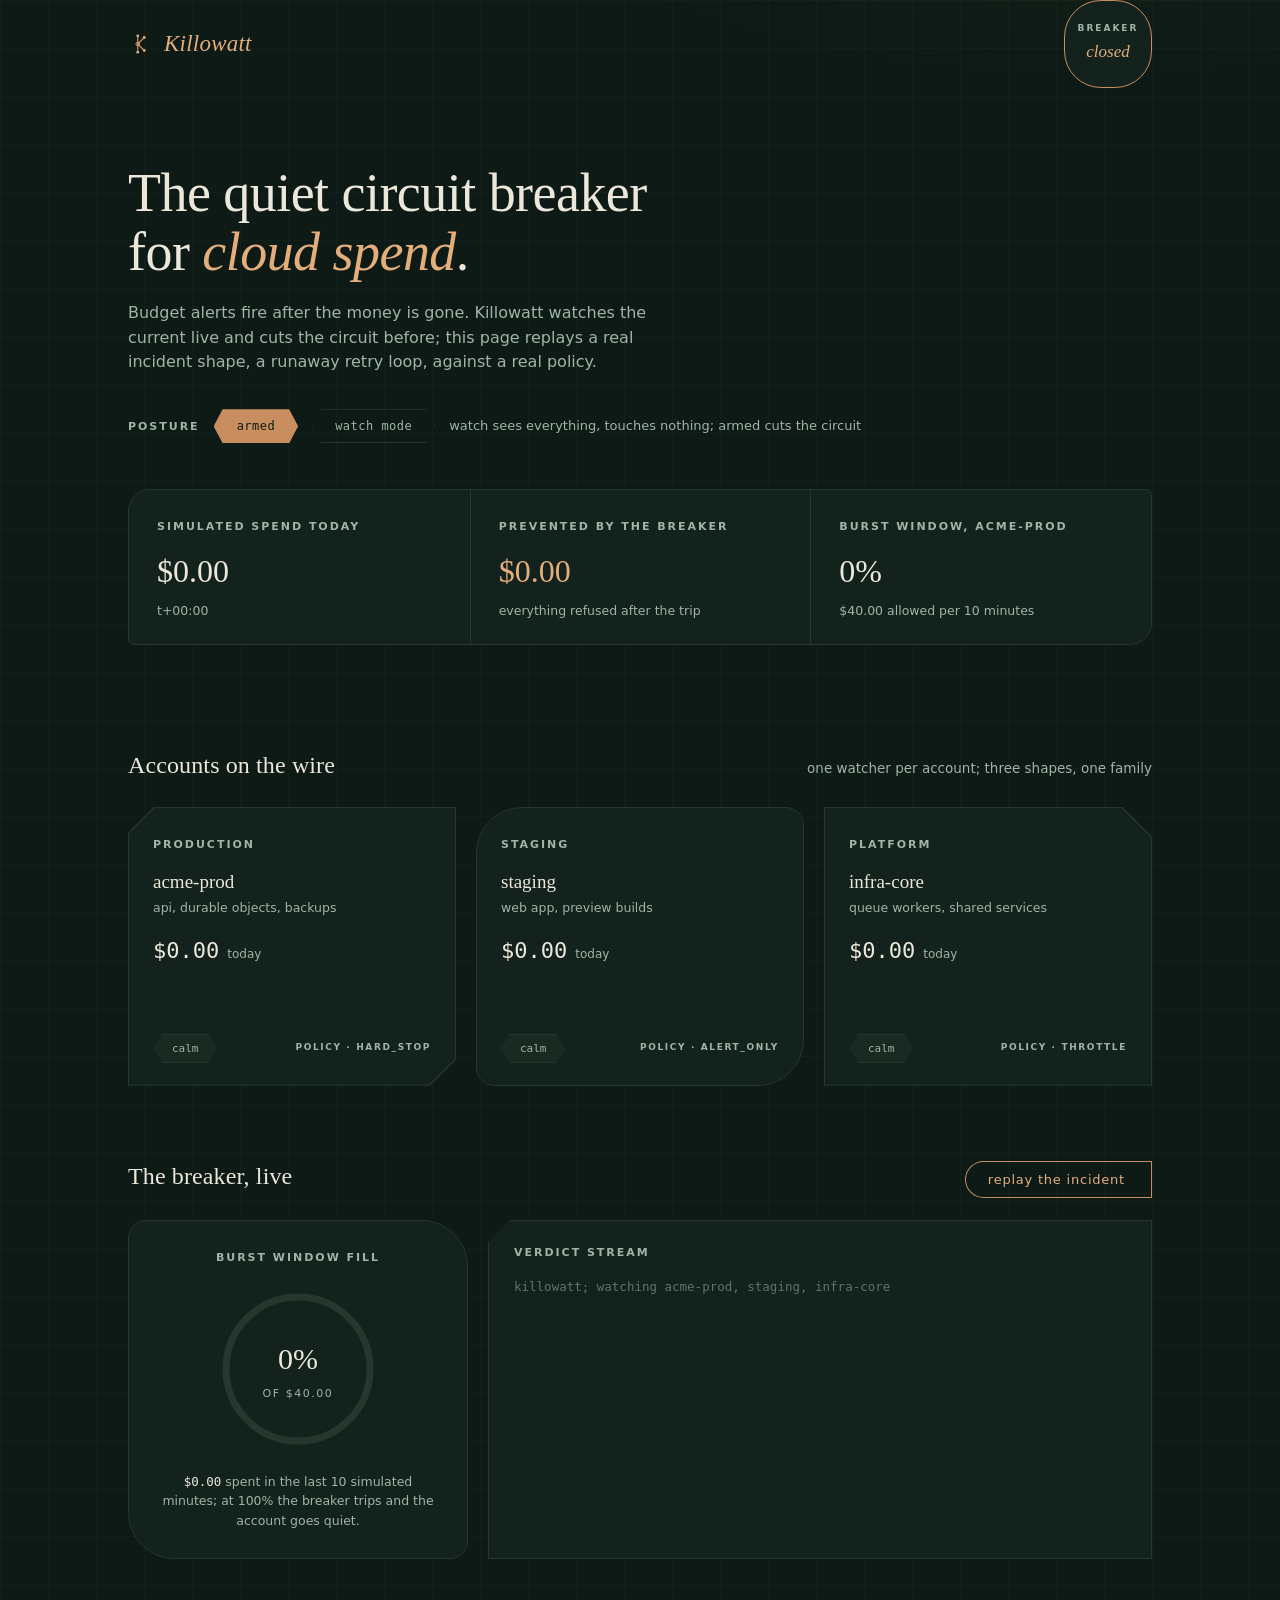
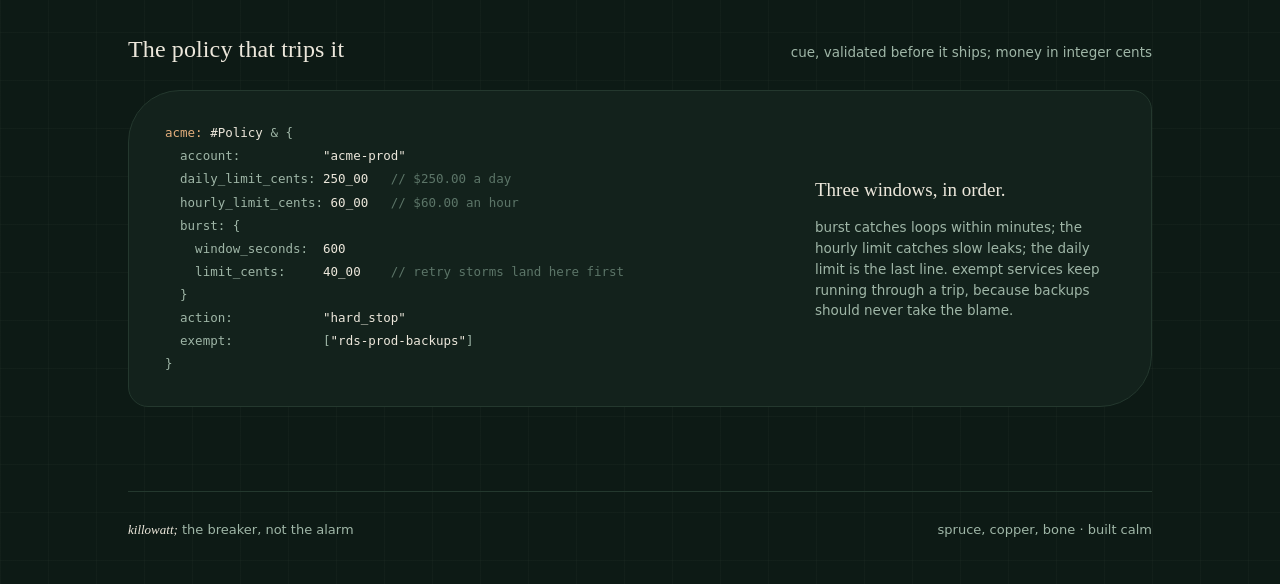
==== commit 1ac1916b: "the voice audit; every word first person now swept the second and third person out of the readme, co" ====
--- a/web/public/index.html
+++ b/web/public/index.html
@@ -35,7 +35,7 @@
   <div class="hero">
     <h1 class="rise d2">The quiet circuit breaker for <em>cloud spend</em>.</h1>
     <p class="rise d3">
-      Budget alerts tell you after the money is gone. Killowatt watches the
+      Budget alerts fire after the money is gone. Killowatt watches the
       current live and cuts the circuit before; this page replays a real
       incident shape, a runaway retry loop, against a real policy.
     </p>
@@ -72,8 +72,8 @@
 
     <div class="banner banner--watch" id="watchBanner">
       <strong>watch mode</strong> on acme-prod → nothing touched; killowatt would have refused
-      <span class="num" id="watchSaved">$0.00</span> of charges so far. this is the report you show
-      before anyone hands you the kill switch.
+      <span class="num" id="watchSaved">$0.00</span> of charges so far. this is the report
+      that earns the kill switch later.
     </div>
   </div>
 
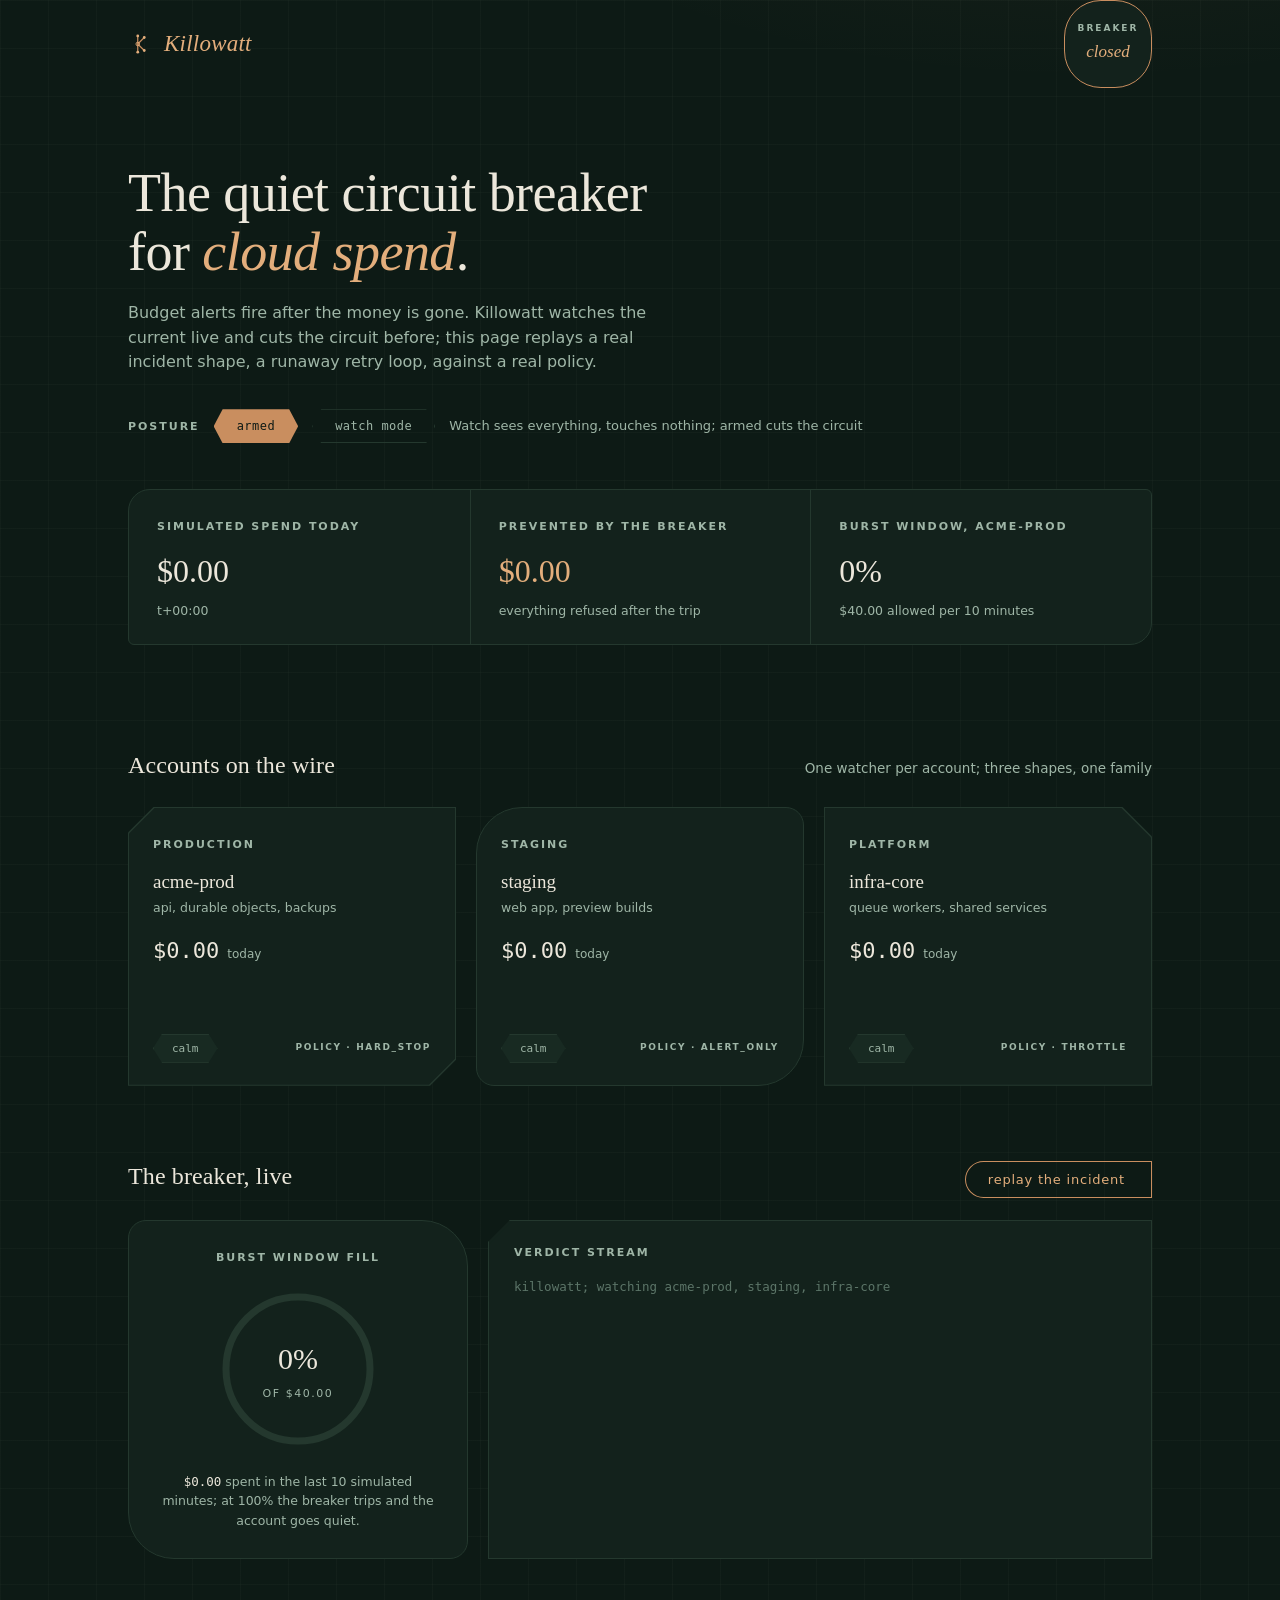
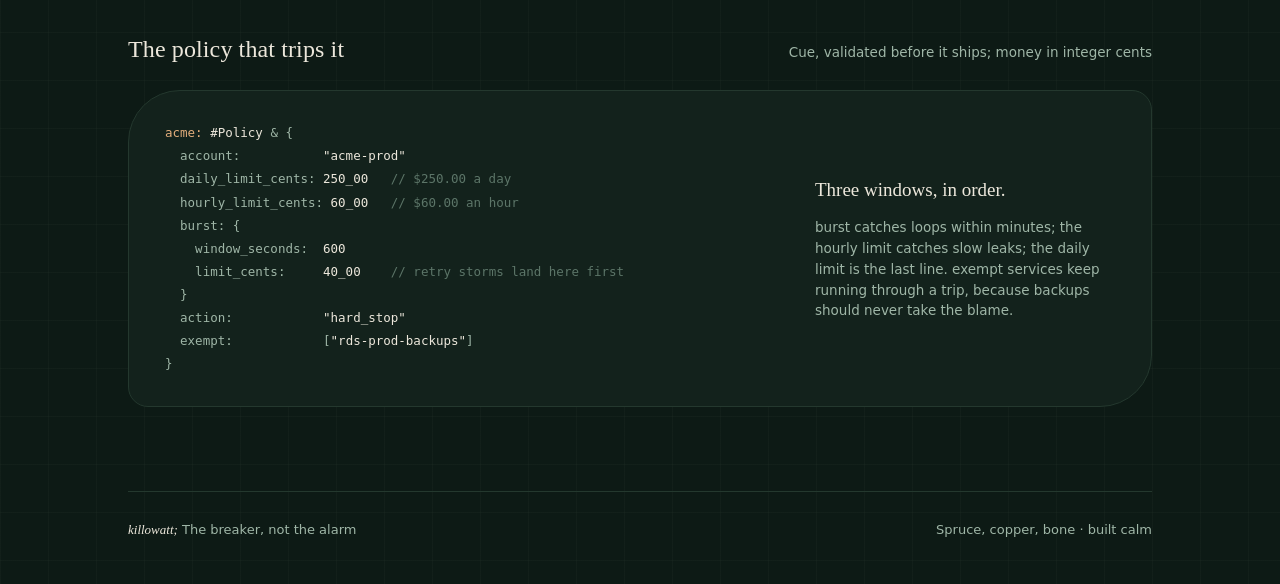
==== commit 09dd5628: "First letters up; the voice keeps its calm new house rule; headers and paragraphs start with a capit" ====
--- a/web/public/index.html
+++ b/web/public/index.html
@@ -44,7 +44,7 @@
       <span class="lbl">posture</span>
       <button class="mode-btn active" id="modeArmed">armed</button>
       <button class="mode-btn" id="modeWatch">watch mode</button>
-      <span class="note" style="color:var(--moss); font-size:13px">watch sees everything, touches nothing; armed cuts the circuit</span>
+      <span class="note" style="color:var(--moss); font-size:13px">Watch sees everything, touches nothing; armed cuts the circuit</span>
     </div>
 
     <div class="statband rise d4">
@@ -72,7 +72,7 @@
 
     <div class="banner banner--watch" id="watchBanner">
       <strong>watch mode</strong> on acme-prod → nothing touched; killowatt would have refused
-      <span class="num" id="watchSaved">$0.00</span> of charges so far. this is the report
+      <span class="num" id="watchSaved">$0.00</span> of charges so far; this is the report
       that earns the kill switch later.
     </div>
   </div>
@@ -80,7 +80,7 @@
   <section>
     <div class="section-head rise d3">
       <h2>Accounts on the wire</h2>
-      <span class="note">one watcher per account; three shapes, one family</span>
+      <span class="note">One watcher per account; three shapes, one family</span>
     </div>
     <div class="cards">
 
@@ -170,7 +170,7 @@
   <section>
     <div class="section-head rise d5">
       <h2>The policy that trips it</h2>
-      <span class="note">cue, validated before it ships; money in integer cents</span>
+      <span class="note">Cue, validated before it ships; money in integer cents</span>
     </div>
     <div class="policy rise d5">
       <pre><span class="k">acme:</span> <span class="v">#Policy</span> &amp; {
@@ -192,8 +192,8 @@
   </section>
 
   <footer>
-    <span><em>killowatt;</em> the breaker, not the alarm</span>
-    <span>spruce, copper, bone · built calm</span>
+    <span><em>killowatt;</em> The breaker, not the alarm</span>
+    <span>Spruce, copper, bone · built calm</span>
   </footer>
 
 </div>
